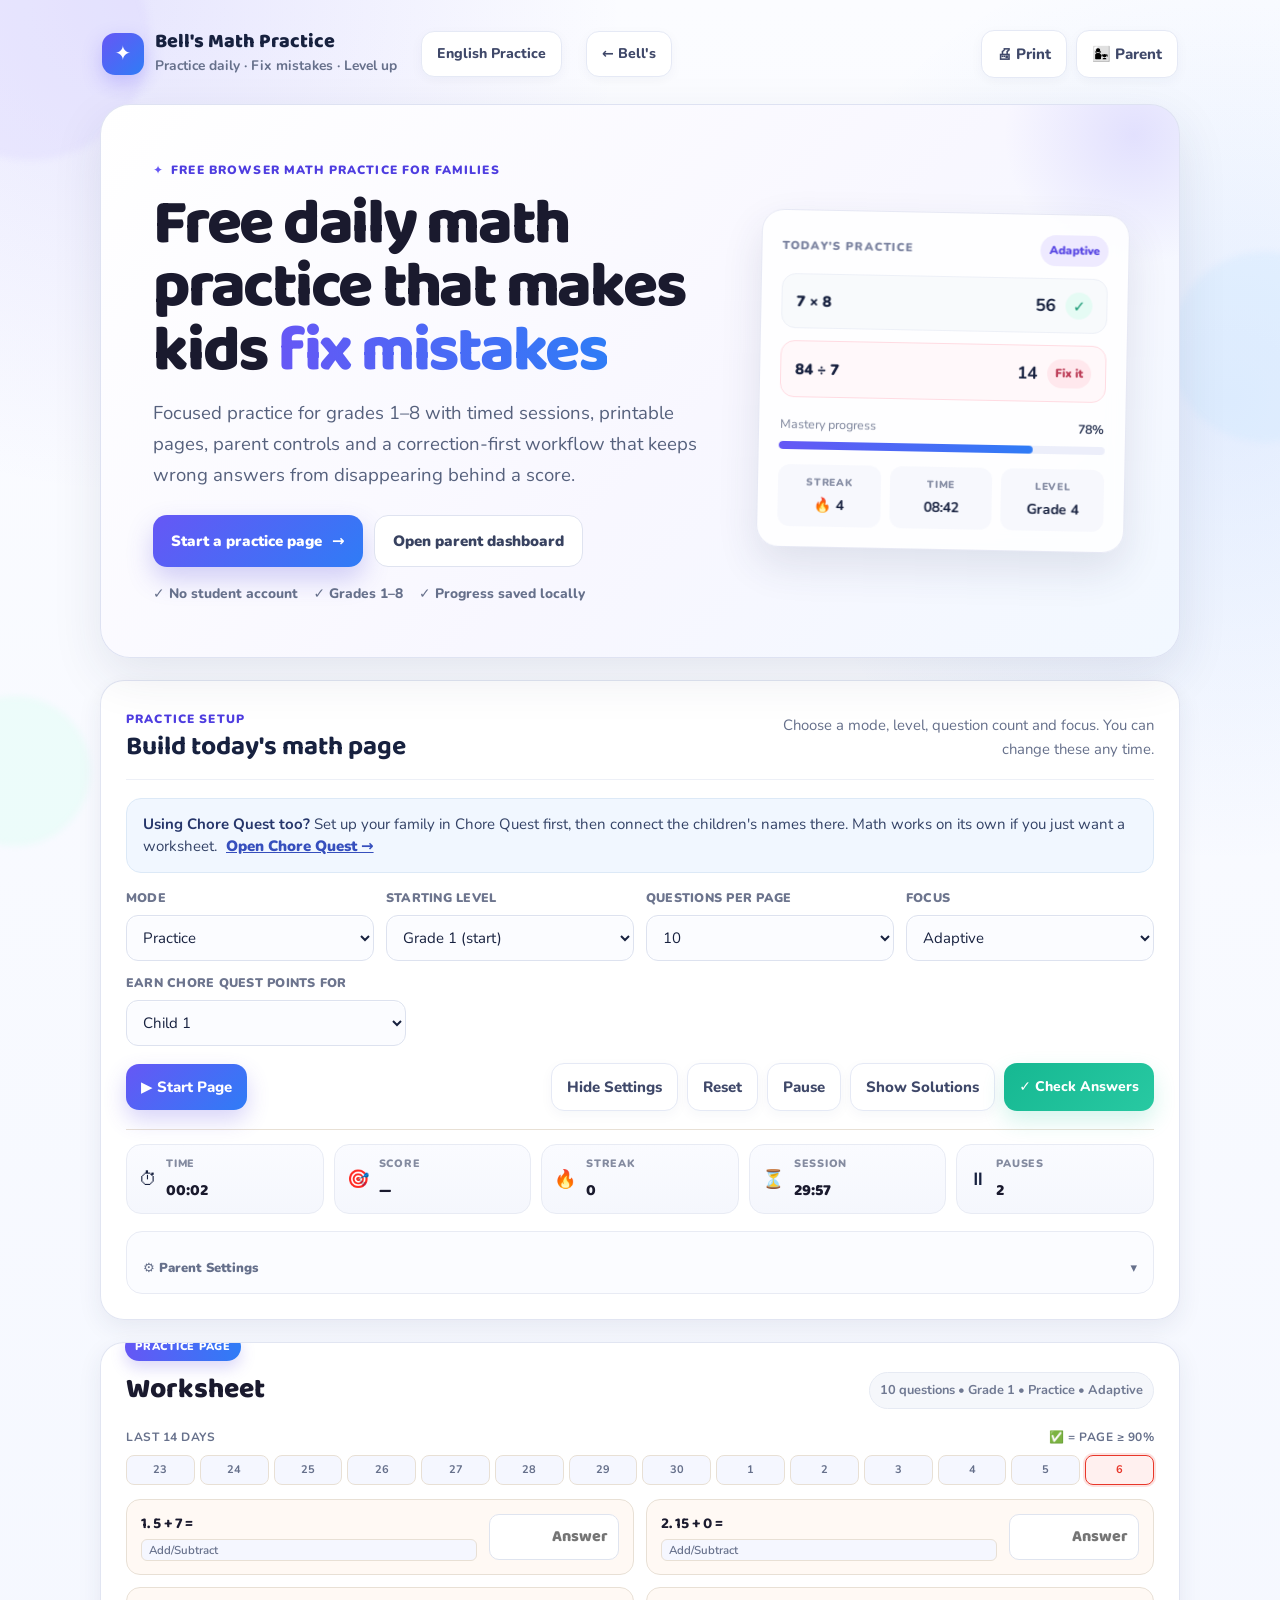
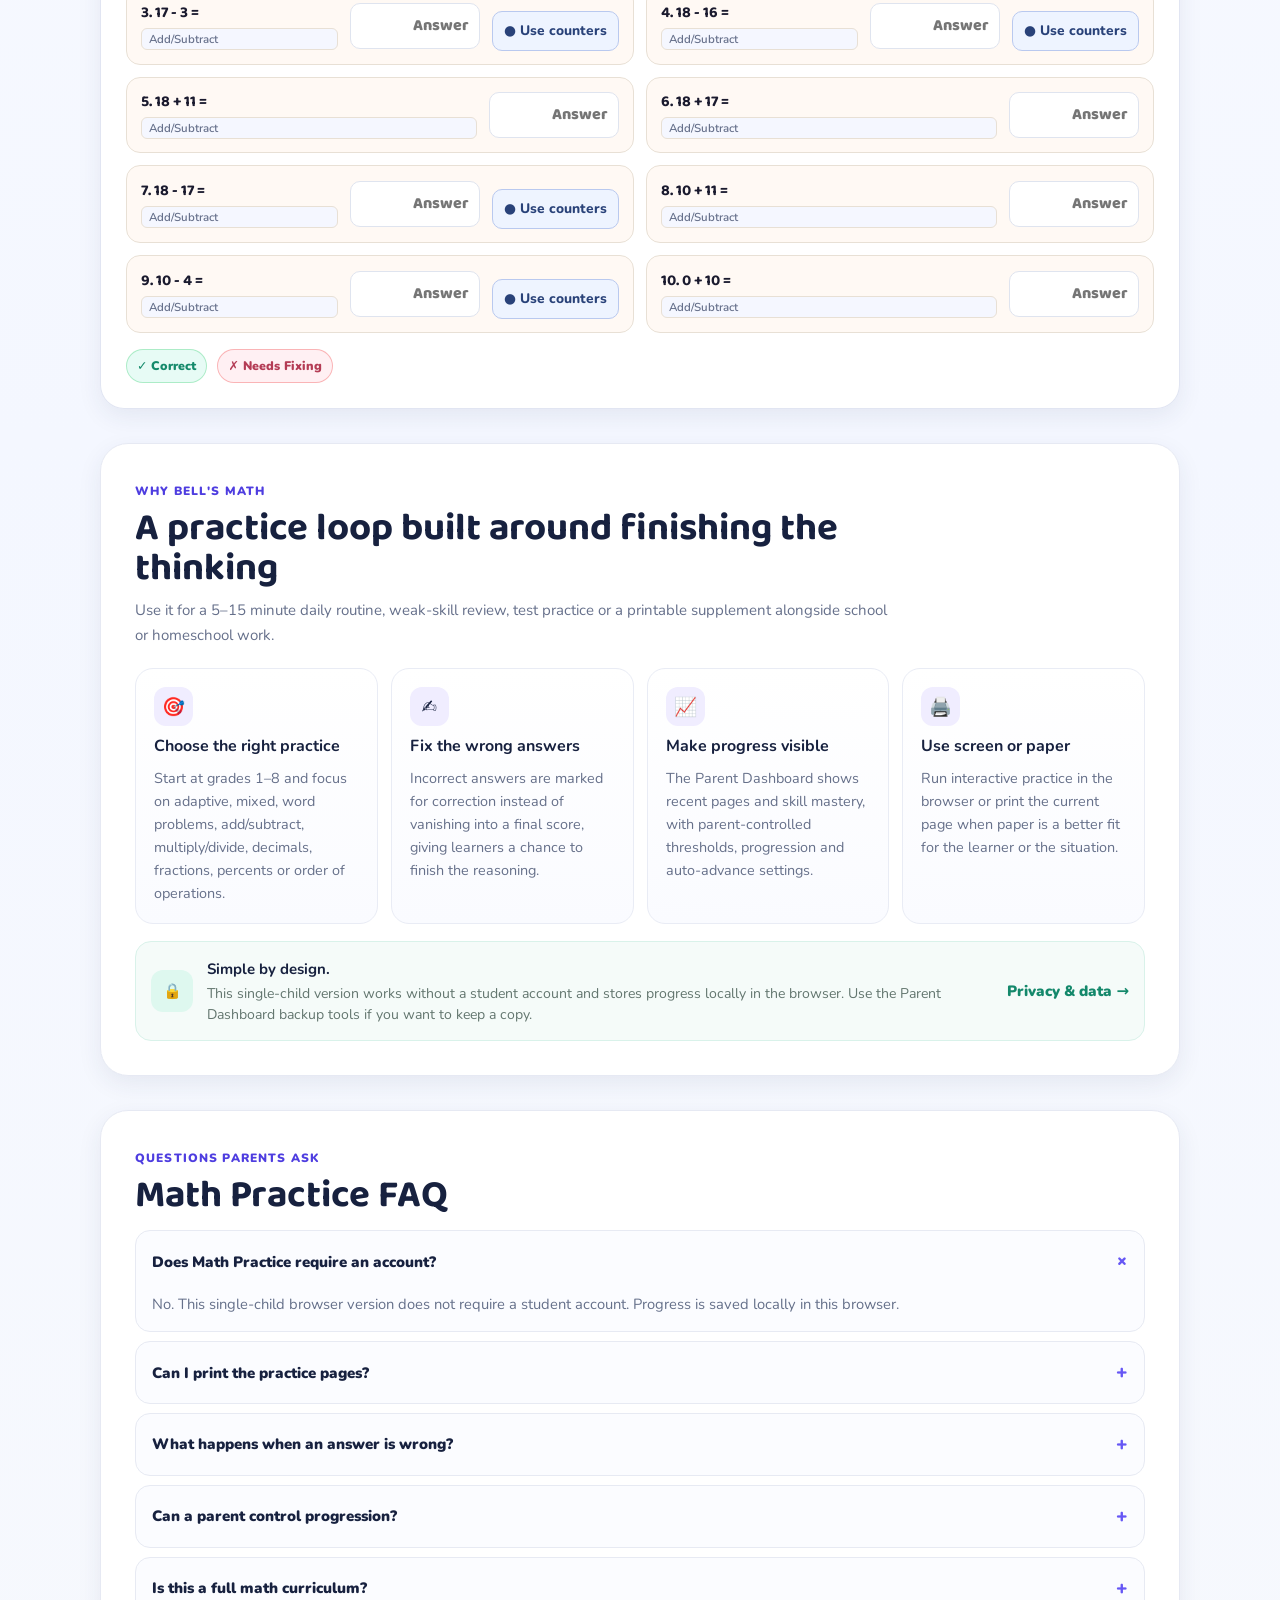
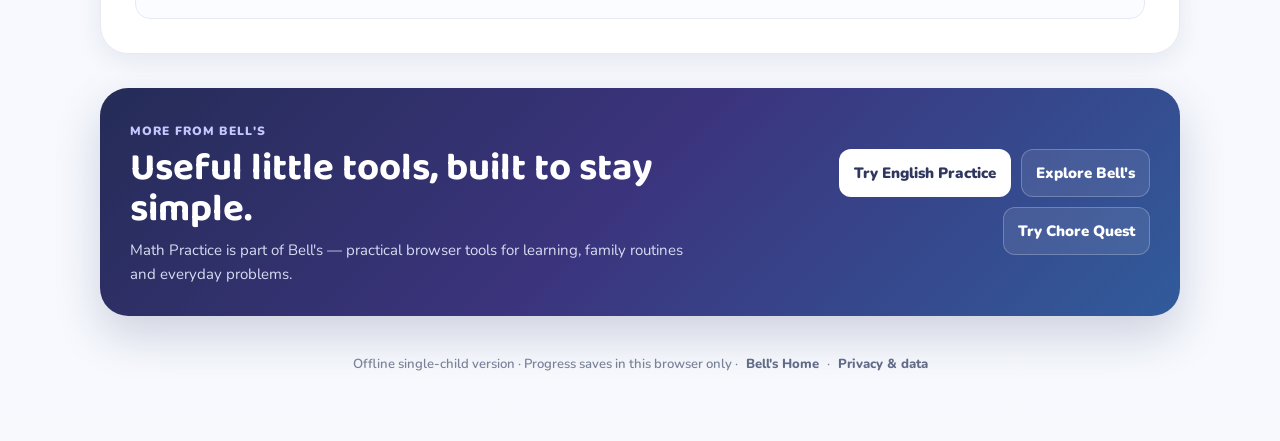
==== index.html @ 9405d0fb "Add visual subtraction counters and safeguard Math progress" ====
<!DOCTYPE html>

<html lang="en">
<head>
<meta charset="utf-8"/>
<meta content="width=device-width,initial-scale=1" name="viewport"/>
<title>Free Daily Math Practice for Kids | Bell's</title>
<link href="https://fonts.googleapis.com" rel="preconnect"/>
<link crossorigin="" href="https://fonts.gstatic.com" rel="preconnect"/>
<link href="https://fonts.googleapis.com/css2?family=Nunito:wght@400;600;700;800;900&amp;family=Baloo+2:wght@600;700;800&amp;display=swap" rel="stylesheet"/>
<link href="style.css" rel="stylesheet"/>
<meta content="Free browser-based math practice with timed sessions, printable worksheets, mistake correction, mastery tracking and a parent dashboard. Progress saves in this browser." name="description"/><meta content="index,follow,max-image-preview:large,max-snippet:-1,max-video-preview:-1" name="robots"/><meta content="website" property="og:type"/><meta content="Bell's" property="og:site_name"/><meta content="Free Daily Math Practice for Kids | Bell's" property="og:title"/><meta content="Short, focused math practice for kids with timed sessions, printable pages, mistake correction, mastery tracking and a parent dashboard." property="og:description"/><meta content="https://homework.bellstuff.net/" property="og:url"/><meta content="summary" name="twitter:card"/><meta content="Free Daily Math Practice for Kids | Bell's" name="twitter:title"/><meta content="Free browser math practice with mistake correction, printing, mastery tracking and parent controls." name="twitter:description"/><meta content="#6c63ff" name="theme-color"/><link href="https://homework.bellstuff.net/" rel="canonical"/><script type="application/ld+json">{
  "@context": "https://schema.org",
  "@type": "SoftwareApplication",
  "name": "Bell's Math Practice",
  "applicationCategory": "EducationalApplication",
  "operatingSystem": "Web",
  "url": "https://homework.bellstuff.net/",
  "description": "Free browser-based math practice for kids with timed sessions, printable worksheets, mistake correction, mastery tracking and a parent dashboard.",
  "isAccessibleForFree": true,
  "offers": {"@type":"Offer","price":"0","priceCurrency":"USD"},
  "audience": {"@type":"EducationalAudience","educationalRole":"student"},
  "featureList": ["Timed math practice","Printable practice pages","Mistake correction workflow","Mastery tracking","Parent dashboard","Browser-local progress storage"],
  "publisher": {"@type":"Organization","name":"Bell's","url":"https://bellstuff.net/"}
}</script><style>
:root{
  --ink:#17213f;--muted:#66708b;--bg:#f5f7ff;--surface:#ffffff;--line:#e5e9f5;
  --purple:#6657f5;--purple-dark:#4e3de0;--blue:#2f7cf6;--mint:#28c9a2;--yellow:#ffcc57;
  --danger:#ef5d72;--shadow:0 18px 50px rgba(37,45,89,.10);--shadow-soft:0 8px 24px rgba(37,45,89,.08);
  --radius:24px;--radius-sm:15px;
}
*{box-sizing:border-box}
html{scroll-behavior:smooth}
body{margin:0;font-family:Nunito,system-ui,-apple-system,BlinkMacSystemFont,"Segoe UI",sans-serif;color:var(--ink);background:
radial-gradient(circle at 10% 0%,rgba(102,87,245,.13),transparent 31rem),
radial-gradient(circle at 96% 11%,rgba(47,124,246,.11),transparent 29rem),
linear-gradient(180deg,#fbfcff 0%,#f4f7ff 56%,#f7f9fd 100%);min-height:100vh}
button,input,select,textarea{font:inherit}
button,a{transition:transform .18s ease,box-shadow .18s ease,background .18s ease,border-color .18s ease}
button:focus-visible,a:focus-visible,input:focus-visible,select:focus-visible,textarea:focus-visible{outline:3px solid rgba(47,124,246,.25);outline-offset:2px}
.bg-deco{position:fixed;inset:0;pointer-events:none;z-index:-1;overflow:hidden}.blob{position:absolute;border-radius:999px;filter:blur(3px);opacity:.35}.blob-1{width:240px;height:240px;background:#dcd6ff;top:-80px;left:-90px}.blob-2{width:190px;height:190px;background:#cfe8ff;top:28%;right:-80px}.blob-3{width:150px;height:150px;background:#d6fff0;bottom:6%;left:-60px}.dots-grid{display:none}
.wrap{width:min(1160px,calc(100% - 32px));margin:0 auto;padding:20px 0 52px}
.header{display:flex;align-items:center;justify-content:space-between;gap:18px;padding:10px 2px 18px}.header-brand{display:flex;align-items:center;gap:12px}.brand-logo{display:flex;align-items:center;gap:11px}.logo-icon{display:grid;place-items:center;width:42px;height:42px;border-radius:13px;background:linear-gradient(135deg,var(--purple),var(--blue));color:#fff;font-size:20px;box-shadow:0 8px 20px rgba(102,87,245,.28)}.brand-title{font-family:"Baloo 2",Nunito,sans-serif;font-weight:800;font-size:1.24rem;line-height:1.1}.sub{margin:2px 0 0;color:var(--muted);font-size:.86rem;font-weight:700}.topRight{display:flex;align-items:center;gap:9px}.header-brand>.btn-ghost{font-size:.88rem}
.btn-ghost,.btn-outline,.btn-primary,.btn-check,.btn-danger{border:0;cursor:pointer;font-weight:800;border-radius:13px;padding:11px 15px}.btn-ghost,.btn-outline{background:#fff;color:#3f4869;border:1px solid var(--line);box-shadow:0 4px 13px rgba(38,47,91,.04)}.btn-ghost:hover,.btn-outline:hover{border-color:#cfd5e8;background:#fafbff;transform:translateY(-1px)}.btn-primary{color:#fff;background:linear-gradient(135deg,var(--purple),var(--blue));box-shadow:0 10px 22px rgba(93,76,230,.24)}.btn-primary:hover,.btn-check:hover{transform:translateY(-2px);box-shadow:0 14px 28px rgba(93,76,230,.28)}.btn-check{color:#fff;background:linear-gradient(135deg,#16b892,var(--mint));box-shadow:0 10px 22px rgba(40,201,162,.2)}.btn-danger{background:#fff0f3;color:#bc3550;border:1px solid #ffd1da}
.math-hero{display:grid;grid-template-columns:minmax(0,1.22fr) minmax(310px,.78fr);gap:30px;align-items:center;position:relative;overflow:hidden;background:linear-gradient(135deg,#fff 0%,#f8f7ff 56%,#f2f8ff 100%);border:1px solid rgba(220,224,241,.9);border-radius:30px;padding:clamp(26px,5vw,52px);box-shadow:var(--shadow);margin:3px 0 22px}.math-hero:after{content:"";position:absolute;width:270px;height:270px;border-radius:50%;background:radial-gradient(circle,rgba(102,87,245,.14),rgba(102,87,245,0) 68%);right:-90px;top:-105px}.hero-copy,.hero-visual{position:relative;z-index:1}.hero-kicker,.section-kicker{display:inline-flex;align-items:center;gap:7px;text-transform:uppercase;letter-spacing:.095em;font-size:.75rem;font-weight:900;color:var(--purple-dark)}.spark{color:var(--purple)}.math-hero h1{font-family:"Baloo 2",Nunito,sans-serif;font-size:clamp(2.25rem,5vw,4.2rem);line-height:.99;letter-spacing:-.035em;margin:12px 0 15px;max-width:780px}.accent-word{background:linear-gradient(90deg,var(--purple),var(--blue));-webkit-background-clip:text;background-clip:text;color:transparent}.hero-lede{max-width:730px;color:#56617d;font-size:clamp(1rem,1.6vw,1.16rem);line-height:1.67;margin:0}.hero-actions{display:flex;flex-wrap:wrap;gap:11px;margin:24px 0 16px}.hero-primary,.hero-secondary{display:inline-flex;align-items:center;justify-content:center;gap:10px;border-radius:14px;padding:13px 18px;font-weight:900;text-decoration:none}.hero-primary{background:linear-gradient(135deg,var(--purple),var(--blue));color:#fff;box-shadow:0 12px 26px rgba(84,70,220,.25)}.hero-primary:hover{transform:translateY(-2px);box-shadow:0 16px 30px rgba(84,70,220,.31)}.hero-secondary{background:#fff;color:#384260;border:1px solid #dfe3f0;cursor:pointer}.hero-secondary:hover{transform:translateY(-1px);border-color:#cdd3e7}.hero-trust{display:flex;flex-wrap:wrap;gap:9px 16px;color:#66708b;font-size:.86rem;font-weight:800}.hero-trust span{white-space:nowrap}.hero-visual{background:rgba(255,255,255,.86);border:1px solid #e6e8f4;border-radius:22px;padding:20px;box-shadow:0 18px 40px rgba(48,56,102,.12);backdrop-filter:blur(10px);transform:rotate(1.1deg)}.hero-visual-top,.mock-progress-label{display:flex;justify-content:space-between;align-items:center;gap:12px}.mini-label{font-size:.72rem;font-weight:900;letter-spacing:.1em;color:#7b83a0}.mini-pill{background:#eeeaff;color:#5a49e4;padding:6px 9px;border-radius:999px;font-weight:900;font-size:.73rem}.mock-question{display:grid;grid-template-columns:1fr auto auto;align-items:center;gap:10px;margin-top:12px;padding:13px 14px;border-radius:14px;background:#f8fafc;border:1px solid #edf0f7;font-weight:900}.mock-question strong{font-size:1.08rem}.mock-check{display:grid;place-items:center;width:27px;height:27px;border-radius:999px;background:#e5fbf4;color:#119670}.mock-question.wrong{border-color:#ffdbe2;background:#fff8fa}.mock-fix{font-size:.74rem;border-radius:999px;background:#ffe8ed;color:#bd3d58;padding:5px 8px}.mock-progress-label{font-size:.78rem;color:#7a8299;margin:17px 1px 7px}.mock-progress-label strong{color:#39435f}.mock-progress{height:8px;border-radius:99px;background:#eceefa;overflow:hidden}.mock-progress span{display:block;width:78%;height:100%;border-radius:inherit;background:linear-gradient(90deg,var(--purple),var(--blue))}.hero-stat-row{display:grid;grid-template-columns:repeat(3,1fr);gap:9px;margin-top:15px}.hero-stat-row div{background:#f7f8fd;border-radius:12px;padding:10px;text-align:center}.hero-stat-row small{display:block;color:#8a91a7;font-size:.64rem;font-weight:900;letter-spacing:.08em}.hero-stat-row strong{display:block;margin-top:3px;font-size:.88rem}
.card{background:rgba(255,255,255,.94);border:1px solid rgba(224,228,242,.95);border-radius:var(--radius);box-shadow:var(--shadow-soft)}.controls-card{margin:22px 0}.card-inner{padding:25px}.section-heading{display:flex;justify-content:space-between;gap:24px;align-items:end;border-bottom:1px solid #edf0f7;padding-bottom:17px;margin-bottom:18px}.section-heading h2{font-family:"Baloo 2",Nunito,sans-serif;font-size:1.65rem;line-height:1.05;margin:4px 0 0}.section-heading p{margin:0;color:var(--muted);font-size:.93rem;max-width:410px;text-align:right}.row{display:flex}.settings-row{display:grid;grid-template-columns:repeat(4,minmax(0,1fr));gap:12px}.field-label{display:flex;flex-direction:column;gap:7px}.label-text{font-size:.78rem;color:#6d758e;font-weight:900;letter-spacing:.02em}select,input[type="number"],.pw-input,textarea{width:100%;border:1px solid #dde2ef;background:#fbfcff;color:var(--ink);border-radius:12px;padding:11px 12px;min-height:44px;box-shadow:inset 0 1px 0 rgba(255,255,255,.8)}select:hover,input:hover,textarea:hover{border-color:#cbd2e4}.action-row{justify-content:space-between;align-items:center;gap:12px;flex-wrap:wrap;margin-top:17px}.btn-group-secondary{display:flex;gap:9px;flex-wrap:wrap}.status-bar{display:grid;grid-template-columns:repeat(5,1fr);gap:10px;margin-top:18px}.stat-chip{display:grid;grid-template-columns:auto 1fr;grid-template-areas:"icon label" "icon value";column-gap:9px;align-items:center;background:linear-gradient(180deg,#fafbff,#f5f7fd);border:1px solid #e8ebf4;border-radius:15px;padding:10px 12px}.chip-icon{grid-area:icon;font-size:1.13rem}.chip-label{grid-area:label;color:#848ba0;font-size:.67rem;font-weight:900;text-transform:uppercase;letter-spacing:.07em}.chip-val{grid-area:value;font-size:1rem;font-weight:900}.tips{margin-top:17px;border:1px solid #e8ebf4;border-radius:16px;background:#fbfcff;overflow:hidden}.tips summary{display:flex;justify-content:space-between;align-items:center;padding:14px 16px;cursor:pointer;font-weight:900;list-style:none}.tips summary::-webkit-details-marker{display:none}.settingsGrid{display:grid;grid-template-columns:repeat(3,1fr);gap:14px;padding:16px;border-top:1px solid #eceff7}.toggle-label{display:flex;align-items:flex-start;gap:9px;padding:10px;border-radius:12px;background:#fff;border:1px solid #eceef6;font-size:.88rem;font-weight:700}.toggle-label input{margin-top:3px;accent-color:var(--purple)}
.worksheet-card{margin:22px 0;min-height:310px;position:relative}.worksheet-card:before{content:"Practice page";position:absolute;top:-10px;left:24px;background:linear-gradient(90deg,var(--purple),var(--blue));color:#fff;padding:5px 10px;border-radius:99px;font-size:.68rem;font-weight:900;letter-spacing:.07em;text-transform:uppercase;box-shadow:0 7px 15px rgba(96,78,227,.22)}.sheetHeader{display:flex;align-items:center;justify-content:space-between;gap:12px;margin-bottom:15px}.sheet-title{font-family:"Baloo 2",Nunito,sans-serif;font-size:1.75rem;margin:0}.badge-meta{font-size:.8rem;color:#707992;background:#f5f7fb;border:1px solid #e6eaf3;border-radius:999px;padding:7px 10px}.questions{display:grid;gap:12px}.questions>div{border-radius:14px}.questions input{border:1px solid #dfe4ef;border-radius:10px;padding:9px 10px}.legend{display:flex;gap:10px;flex-wrap:wrap;margin-top:16px}.legendItem{font-size:.78rem;font-weight:900;border-radius:999px;padding:6px 10px}.legendItem.ok{background:#e7fbf5;color:#158a6b}.legendItem.bad{background:#fff0f3;color:#b43c55}.feedback{margin-top:13px;border-radius:13px}.calendar{margin-bottom:14px}
.content-shell{margin:34px 0;padding:clamp(22px,4vw,34px);background:#fff;border:1px solid #e6e9f3;border-radius:28px;box-shadow:var(--shadow-soft)}.content-heading{max-width:760px;margin-bottom:20px}.content-heading.compact{margin-bottom:14px}.content-heading h2,.more-tools-panel h2{font-family:"Baloo 2",Nunito,sans-serif;font-size:clamp(1.8rem,3vw,2.6rem);line-height:1.05;margin:7px 0 8px}.content-heading p{color:var(--muted);line-height:1.68;margin:0}.feature-grid{display:grid;grid-template-columns:repeat(4,1fr);gap:13px}.feature-card{padding:18px;border-radius:18px;border:1px solid #e9ecf5;background:linear-gradient(180deg,#fff,#fafbff)}.feature-card h3{margin:8px 0 7px;font-size:1rem}.feature-card p{margin:0;color:#66708a;font-size:.9rem;line-height:1.6}.feature-icon{display:grid;place-items:center;width:39px;height:39px;border-radius:12px;background:#f0edff;font-size:1.15rem}.privacy-banner{display:grid;grid-template-columns:auto 1fr auto;gap:14px;align-items:center;margin-top:17px;border-radius:16px;padding:15px;background:#f5fbf9;border:1px solid #d9f2ea}.privacy-banner p{margin:2px 0 0;color:#63766f;font-size:.88rem;line-height:1.5}.privacy-banner a{font-weight:900;color:#14886b;text-decoration:none;white-space:nowrap}.privacy-icon{display:grid;place-items:center;width:42px;height:42px;border-radius:12px;background:#def8ef}.faq-grid{display:grid;gap:9px}.faq-row{border:1px solid #e7eaf3;border-radius:15px;background:#fbfcff;padding:0 16px}.faq-row summary{display:flex;justify-content:space-between;gap:20px;align-items:center;padding:15px 0;cursor:pointer;font-weight:900;list-style:none}.faq-row summary::-webkit-details-marker{display:none}.faq-row summary span{font-size:1.2rem;color:var(--purple)}.faq-row[open] summary span{transform:rotate(45deg)}.faq-row p{margin:0;padding:0 30px 15px 0;color:#65708a;line-height:1.65;font-size:.92rem}.more-tools-panel{display:flex;justify-content:space-between;align-items:center;gap:24px;margin:34px 0 18px;padding:30px;border-radius:28px;color:#fff;background:linear-gradient(135deg,#252c57,#3b347d 48%,#315b9b);box-shadow:0 20px 46px rgba(30,39,83,.18)}.more-tools-panel p{margin:7px 0 0;color:#d8dcf1;max-width:650px}.section-kicker.light{color:#c7c7ff}.more-actions{display:flex;gap:10px;flex-wrap:wrap;justify-content:flex-end}.more-actions a{white-space:nowrap;text-decoration:none;color:#fff;font-weight:900;padding:11px 14px;border:1px solid rgba(255,255,255,.23);border-radius:12px;background:rgba(255,255,255,.09)}.more-actions a:first-child{background:#fff;color:#30375f}.footer{text-align:center;color:#7a8299;font-size:.82rem;padding:14px 0}.footer a{color:#616b87;font-weight:800;text-decoration:none}
.modalBackdrop{position:fixed;inset:0;z-index:1000;display:grid;place-items:center;padding:18px;background:rgba(20,25,55,.54);backdrop-filter:blur(8px)}.hidden{display:none!important}.modal{width:min(970px,96vw);max-height:92vh;overflow:auto;padding:23px;background:#fff}.modalHeader{display:flex;justify-content:space-between;align-items:center;gap:12px}.modal-title-group{display:flex;align-items:center;gap:9px}.modal-title-group h2{margin:0}.dashGrid{display:grid;grid-template-columns:repeat(2,1fr);gap:13px;margin-top:18px}.dashCard{border:1px solid #e7eaf3;border-radius:17px;padding:16px;background:#fbfcff}.dash-section-title{margin-top:0}.backup-buttons,.import-actions,.pw-actions{display:flex;gap:9px;flex-wrap:wrap}.exportOut{margin-top:10px;min-height:110px}.password-modal{width:min(430px,94vw);text-align:center}.pw-icon{font-size:2rem}.pw-sub{color:var(--muted)}.pw-error{color:#bb3450;font-weight:800;margin-top:8px}
@media(max-width:900px){.math-hero{grid-template-columns:1fr}.hero-visual{max-width:520px;transform:none}.settings-row{grid-template-columns:repeat(2,1fr)}.status-bar{grid-template-columns:repeat(3,1fr)}.settingsGrid{grid-template-columns:repeat(2,1fr)}.feature-grid{grid-template-columns:repeat(2,1fr)}.more-tools-panel{align-items:flex-start;flex-direction:column}.more-actions{justify-content:flex-start}.section-heading{align-items:flex-start;flex-direction:column}.section-heading p{text-align:left}}
@media(max-width:620px){.wrap{width:min(100% - 20px,1160px);padding-top:10px}.header{align-items:flex-start}.header-brand>.btn-ghost{display:none!important}.sub{display:none}.topRight{gap:6px}.topRight .btn-ghost{padding:9px 10px;font-size:.78rem}.logo-icon{width:37px;height:37px}.brand-title{font-size:1.05rem}.math-hero{border-radius:22px;padding:24px 19px}.math-hero h1{font-size:2.35rem}.hero-actions{display:grid}.hero-primary,.hero-secondary{width:100%}.hero-trust{gap:7px 12px}.hero-visual{padding:15px}.card-inner{padding:18px}.settings-row,.settingsGrid,.feature-grid,.dashGrid{grid-template-columns:1fr}.action-row{align-items:stretch}.action-row>.btn-primary{width:100%}.btn-group-secondary{display:grid;grid-template-columns:repeat(2,1fr);width:100%}.status-bar{grid-template-columns:repeat(2,1fr)}.status-bar .stat-chip:last-child{grid-column:span 2}.sheetHeader{align-items:flex-start;flex-direction:column}.privacy-banner{grid-template-columns:auto 1fr}.privacy-banner a{grid-column:1/-1;margin-left:56px}.content-shell{border-radius:21px;padding:20px}.more-tools-panel{border-radius:21px;padding:22px}.more-actions{display:grid;width:100%}.more-actions a{text-align:center}.modal{padding:16px}}
@media print{body{background:#fff}.bg-deco,.header,.math-hero,.controls-card,.content-shell,.more-tools-panel,.footer,.legend{display:none!important}.wrap{width:100%;padding:0}.worksheet-card{box-shadow:none;border:0;margin:0}.worksheet-card:before{display:none}.card-inner{padding:0}}
</style><style>.family-connect{margin:15px 0;padding:14px 16px;border:1px solid #dce9f7;border-radius:15px;background:#f1f7ff;color:#334266;line-height:1.5}.family-connect a{color:#364fbd;font-weight:900;display:inline-block;margin-left:5px}.family-connect strong{color:#26366b}.q.has-counter-game{flex-wrap:wrap}.q.has-counter-game .counter-game{flex:0 0 100%;min-width:0}.counter-toggle,.counter-reset{border:1px solid #b9c9ef;background:#eef4ff;color:#294279;border-radius:10px;padding:8px 11px;font:inherit;font-size:.86rem;font-weight:800;cursor:pointer}.counter-toggle{margin:10px 0 0}.counter-game{margin:10px 0 0;padding:12px;border:1px solid #d9e5f6;border-radius:12px;background:#f8fbff}.counter-game.hidden{display:none}.counter-prompt,.counter-status{margin:0 0 10px;font-size:.9rem;font-weight:700}.counter-groups{display:flex;gap:12px;flex-wrap:wrap;margin-bottom:10px}.counter-group{display:grid;gap:5px}.counter-group>span{font-size:.75rem;font-weight:800;color:#566584}.counter-frame{display:grid;grid-template-columns:repeat(5, minmax(28px, 34px));gap:5px;padding:7px;border:2px solid #bdcdec;border-radius:10px;background:white}.counter-dot{width:34px;height:34px;border:0;border-radius:50%;background:#dce8ff;color:#3659b4;font-size:20px;cursor:pointer}.counter-dot:hover,.counter-dot:focus-visible{outline:2px solid #3659b4}.counter-dot.taken{background:#f4e4e6;color:#a14857;text-decoration:line-through;opacity:.55}.counter-dot:disabled{cursor:default}@media print{.family-connect,.counter-toggle,.counter-game{display:none!important}}</style></head>
<body>
<!-- Decorative background shapes -->
<div aria-hidden="true" class="bg-deco">
<div class="blob blob-1"></div>
<div class="blob blob-2"></div>
<div class="blob blob-3"></div>
<div class="dots-grid"></div>
</div>
<div class="wrap">
<!-- Header -->
<header class="header">
<div class="header-brand">
<div class="brand-logo">
<span class="logo-icon">✦</span>
<div>
<div class="brand-title">Bell's Math Practice</div>
<p class="sub">Practice daily · Fix mistakes · Level up</p>
</div>
</div>
<a class="btn-ghost" href="/english/" style="text-decoration:none; margin-left:12px;">English Practice</a><a class="btn-ghost" href="https://bellstuff.net/" style="text-decoration:none; margin-left:12px;">← Bell's</a></div>
<div class="topRight">
<button class="btn-ghost" id="printBtn">🖨 Print</button>
<button class="btn-ghost" id="dashboardBtn">👩‍👧 Parent</button>
</div>
</header><section aria-labelledby="page-title" class="math-hero" id="about-math-practice">
<div class="hero-copy">
<div class="hero-kicker"><span class="spark">✦</span> Free browser math practice for families</div>
<h1 id="page-title">Free daily math practice that makes kids <span class="accent-word">fix mistakes</span></h1>
<p class="hero-lede">Focused practice for grades 1–8 with timed sessions, printable pages, parent controls and a correction-first workflow that keeps wrong answers from disappearing behind a score.</p>
<div class="hero-actions">
<a class="hero-primary" href="#settingsRow">Start a practice page <span>→</span></a>
<button class="hero-secondary" onclick="document.getElementById('dashboardBtn').click()" type="button">Open parent dashboard</button>
</div>
<div aria-label="Key features" class="hero-trust">
<span>✓ No student account</span>
<span>✓ Grades 1–8</span>
<span>✓ Progress saved locally</span>
</div>
</div>
<div aria-hidden="true" class="hero-visual">
<div class="hero-visual-top">
<span class="mini-label">TODAY'S PRACTICE</span>
<span class="mini-pill">Adaptive</span>
</div>
<div class="mock-question"><span>7 × 8</span><strong>56</strong><span class="mock-check">✓</span></div>
<div class="mock-question wrong"><span>84 ÷ 7</span><strong>14</strong><span class="mock-fix">Fix it</span></div>
<div class="mock-progress-label"><span>Mastery progress</span><strong>78%</strong></div>
<div class="mock-progress"><span></span></div>
<div class="hero-stat-row">
<div><small>STREAK</small><strong>🔥 4</strong></div>
<div><small>TIME</small><strong>08:42</strong></div>
<div><small>LEVEL</small><strong>Grade 4</strong></div>
</div>
</div>
</section>
<!-- Controls card -->
<section class="card controls-card">
<div class="card-inner"><div class="section-heading">
<div><span class="section-kicker">Practice setup</span><h2>Build today's math page</h2></div>
<p>Choose a mode, level, question count and focus. You can change these any time.</p>
</div>
<div class="family-connect" id="familyConnect" role="note"><strong>Using Chore Quest too?</strong> <span id="familyConnectText">Set up your family in Chore Quest first, then connect the children's names there. Math works on its own if you just want a worksheet.</span> <a href="https://chores.bellstuff.net/">Open Chore Quest →</a></div>
<div class="row settings-row" id="settingsRow">
<label class="field-label">
<span class="label-text">Mode</span>
<select id="modeSelect">
<option value="practice">Practice</option>
<option value="test">Test</option>
</select>
</label>
<label class="field-label">
<span class="label-text">Starting level</span>
<select id="gradeSelect">
<option value="1">Grade 1 (start)</option>
<option value="2">Grade 2</option>
<option value="3">Grade 3</option>
<option value="4">Grade 4</option>
<option value="5">Grade 5</option>
<option value="6">Grade 6</option>
<option value="7">Grade 7</option>
<option value="8">Grade 8</option>
<option value="current">Current level</option>
</select>
</label>
<label class="field-label">
<span class="label-text">Questions per page</span>
<select id="countSelect">
<option value="10">10</option>
<option value="25">25</option>
<option value="40">40</option>
<option value="60">60</option>
<option value="80">80</option>
</select>
</label>
<label class="field-label">
<span class="label-text">Focus</span>
<select id="focusSelect">
<option value="adaptive">Adaptive</option>
<option value="mixed">Mixed</option>
<option value="word">Word Problems</option>
<option value="addsub">Add/Subtract</option>
<option value="muldiv">Multiply/Divide</option>
<option value="decimals">Decimals</option>
<option value="fractions">Fractions</option>
<option value="percents">Percents</option>
<option value="orderops">Order of Operations</option>
</select>
</label>
</div>
<label class="field-label" style="max-width:280px;margin-top:12px"><span class="label-text">Earn Chore Quest points for</span><select id="childSelect"><option value="0">Child 1</option><option value="1">Child 2</option><option value="2">Child 3</option><option value="3">Child 4</option></select></label>
<!-- Action buttons -->
<div class="row action-row">
<button class="btn-primary" id="newBtn">▶ Start Page</button>
<div class="btn-group-secondary">
<button class="btn-outline" id="showSettingsBtn">Settings</button>
<button class="btn-outline" id="resetBtn">Reset</button>
<button class="btn-outline" id="pauseBtn">⏸ Pause</button>
<button class="btn-outline" id="showSolutionsBtn">Show Solutions</button>
<button class="btn-check" id="checkBtn">✓ Check Answers</button>
</div>
</div>
<div id="mathReward" class="family-connect hidden" role="status"><strong id="mathRewardTitle"></strong> <span id="mathRewardText"></span> <a id="mathRewardLink" href="https://chores.bellstuff.net/">Open Chore Quest →</a></div>
<!-- Status pills -->
<div class="status-bar">
<div class="stat-chip">
<span class="chip-icon">⏱</span>
<span class="chip-label">Time</span>
<span class="chip-val" id="timer">00:00</span>
</div>
<div class="stat-chip">
<span class="chip-icon">🎯</span>
<span class="chip-label">Score</span>
<span class="chip-val" id="score">—</span>
</div>
<div class="stat-chip">
<span class="chip-icon">🔥</span>
<span class="chip-label">Streak</span>
<span class="chip-val" id="streak">0</span>
</div>
<div class="stat-chip">
<span class="chip-icon">⏳</span>
<span class="chip-label">Session</span>
<span class="chip-val" id="sessionLeft">30:00</span>
</div>
<div class="stat-chip">
<span class="chip-icon">⏸</span>
<span class="chip-label">Pauses</span>
<span class="chip-val" id="pausesLeft">2</span>
</div>
</div>
<!-- Parent settings (collapsible) -->
<details class="tips parent-settings">
<summary>
<span>⚙️ Parent Settings</span>
<span class="caret">▾</span>
</summary>
<div class="settingsGrid">
<label class="toggle-label"><input checked="" id="allowSolutions" type="checkbox"/> <span>Allow "Show Solutions" (practice only)</span></label>
<label class="toggle-label"><input id="requireAllAnswered" type="checkbox"/> <span>Require all answered before checking</span></label>
<label class="field-label small-field">
<span class="label-text">Mastery threshold (%)</span>
<input id="masteryThreshold" max="100" min="50" type="number" value="90"/>
</label>
<label class="field-label small-field">
<span class="label-text">"Completed" threshold (%)</span>
<input id="completionThreshold" max="100" min="50" type="number" value="90"/>
</label>
<label class="field-label small-field">
<span class="label-text">Min pages per level</span>
<input id="minPagesPerLevel" max="200" min="1" type="number" value="20"/>
</label>
<label class="field-label small-field">
<span class="label-text">Current level (parent)</span>
<select id="currentLevelSelect">
<option value="1">Grade 1</option>
<option value="2">Grade 2</option>
<option value="3">Grade 3</option>
<option value="4">Grade 4</option>
<option value="5">Grade 5</option>
<option value="6">Grade 6</option>
<option value="7">Grade 7</option>
<option value="8">Grade 8</option>
</select>
</label>
<label class="toggle-label"><input checked="" id="autoAdvance" type="checkbox"/> <span>Auto-advance when mastered</span></label>
</div>
</details>
</div>
</section>
<!-- Worksheet section -->
<section class="card worksheet-card" id="practice-area">
<div class="card-inner">
<div class="sheetHeader">
<h2 class="sheet-title" id="sheetTitle">Worksheet</h2>
<div class="meta badge-meta" id="sheetMeta"></div>
</div>
<!-- Calendar -->
<div class="calendar" id="calendar"></div>
<!-- Questions grid -->
<div class="questions" id="questions"></div>
<!-- Legend -->
<div class="legend">
<span class="legendItem ok">✓ Correct</span>
<span class="legendItem bad">✗ Needs Fixing</span>
</div>
<!-- Feedback banner -->
<div class="feedback" id="feedback"></div>
</div>
</section>
<!-- Parent Dashboard Modal -->
<div aria-modal="true" class="modalBackdrop hidden" id="modalBackdrop" role="dialog">
<div class="modal card">
<div class="modalHeader">
<div class="modal-title-group">
<span class="modal-icon">👩‍👧</span>
<h2>Parent Dashboard</h2>
</div>
<button class="btn-ghost" id="closeDashboardBtn">✕ Close</button>
</div>
<div class="dashGrid">
<div class="dashCard">
<h3 class="dash-section-title">📊 Summary</h3>
<div class="dashBody" id="dashSummary"></div>
</div>
<div class="dashCard">
<h3 class="dash-section-title">🧠 Skill Mastery</h3>
<div class="dashBody" id="dashSkills"></div>
</div>
<div class="dashCard">
<h3 class="dash-section-title">📋 Recent Pages</h3>
<div class="dashBody" id="dashRecent"></div>
</div>
<div class="dashCard">
<h3 class="dash-section-title">💾 Backup &amp; Reset</h3>
<div class="dashBody">
<div class="backup-buttons">
<button class="btn-outline" id="exportBtn">Export JSON</button>
<button class="btn-outline" id="downloadBackupBtn">⬇ Download</button>
<button class="btn-danger" id="resetDataBtn">⚠ Reset All</button>
</div>
<textarea class="exportOut" id="exportOut" placeholder="Exported data will appear here…" readonly=""></textarea>
<div class="importBlock">
<p class="label-text small-label">Import backup (paste JSON or choose file)</p>
<textarea class="exportOut" id="importIn" placeholder="Paste backup JSON here…"></textarea>
<div class="import-actions">
<button class="btn-primary small-btn" id="importBackupBtn">Import</button>
<label class="btn-outline file-label">
<input accept="application/json" id="importFile" type="file"/>
                    📂 Choose File
                  </label>
</div>
<div class="import-status" id="importStatus"></div>
</div>
</div>
</div>
</div>
</div>
</div>
<!-- Password Modal -->
<div class="modalBackdrop hidden" id="passwordModal">
<div class="modal card password-modal">
<div class="pw-icon">🔐</div>
<h2>Parent Access</h2>
<p class="pw-sub">Enter the parent password to continue</p>
<input class="pw-input" id="passwordInput" placeholder="Password" type="password"/>
<div class="pw-actions">
<button class="btn-primary" id="passwordSubmitBtn">Enter</button>
<button class="btn-outline" id="passwordCancelBtn">Cancel</button>
</div>
<div class="pw-error" id="passwordError"></div>
</div>
</div>
<section aria-labelledby="how-title" class="content-shell" id="how-it-works">
<div class="content-heading">
<span class="section-kicker">Why Bell's Math</span>
<h2 id="how-title">A practice loop built around finishing the thinking</h2>
<p>Use it for a 5–15 minute daily routine, weak-skill review, test practice or a printable supplement alongside school or homeschool work.</p>
</div>
<div class="feature-grid">
<article class="feature-card"><div class="feature-icon">🎯</div><h3>Choose the right practice</h3><p>Start at grades 1–8 and focus on adaptive, mixed, word problems, add/subtract, multiply/divide, decimals, fractions, percents or order of operations.</p></article>
<article class="feature-card"><div class="feature-icon">✍️</div><h3>Fix the wrong answers</h3><p>Incorrect answers are marked for correction instead of vanishing into a final score, giving learners a chance to finish the reasoning.</p></article>
<article class="feature-card"><div class="feature-icon">📈</div><h3>Make progress visible</h3><p>The Parent Dashboard shows recent pages and skill mastery, with parent-controlled thresholds, progression and auto-advance settings.</p></article>
<article class="feature-card"><div class="feature-icon">🖨️</div><h3>Use screen or paper</h3><p>Run interactive practice in the browser or print the current page when paper is a better fit for the learner or the situation.</p></article>
</div>
<div class="privacy-banner"><div class="privacy-icon">🔒</div><div><strong>Simple by design.</strong><p>This single-child version works without a student account and stores progress locally in the browser. Use the Parent Dashboard backup tools if you want to keep a copy.</p></div><a href="/privacy/">Privacy &amp; data →</a></div>
</section><section aria-labelledby="faq-title" class="content-shell faq-shell" id="faq">
<div class="content-heading compact">
<span class="section-kicker">Questions parents ask</span>
<h2 id="faq-title">Math Practice FAQ</h2>
</div>
<div class="faq-grid">
<details class="faq-row" open=""><summary>Does Math Practice require an account?<span>+</span></summary><p>No. This single-child browser version does not require a student account. Progress is saved locally in this browser.</p></details>
<details class="faq-row"><summary>Can I print the practice pages?<span>+</span></summary><p>Yes. Use the Print button to turn the current practice page into a paper-based worksheet.</p></details>
<details class="faq-row"><summary>What happens when an answer is wrong?<span>+</span></summary><p>Incorrect answers are marked as needing correction so the learner can fix mistakes instead of only seeing a final score.</p></details>
<details class="faq-row"><summary>Can a parent control progression?<span>+</span></summary><p>Yes. Parent settings include solution access, mastery and completion thresholds, level controls and automatic advancement.</p></details>
<details class="faq-row"><summary>Is this a full math curriculum?<span>+</span></summary><p>No. Bell's Math Practice is designed for focused practice and reinforcement alongside school or homeschool learning.</p></details>
</div>
</section><section aria-labelledby="more-tools-title" class="more-tools-panel" id="more-tools">
<div><span class="section-kicker light">More from Bell's</span><h2 id="more-tools-title">Useful little tools, built to stay simple.</h2><p>Math Practice is part of Bell's — practical browser tools for learning, family routines and everyday problems.</p></div>
<div class="more-actions"><a href="/english/">Try English Practice</a><a href="https://bellstuff.net/">Explore Bell's</a><a href="https://chores.bellstuff.net/">Try Chore Quest</a></div>
</section><footer class="footer">Offline single-child version · Progress saves in this browser only · <a href="https://bellstuff.net/">Bell's Home</a> · <a href="/privacy/">Privacy &amp; data</a></footer>
</div>
<script src="english/learning-rewards.js"></script><script src="app.js"></script>
</body>
</html>
---- style.css ----
/* ============================================================
   Math Practice — Kumon-style redesign
   Palette: warm white background, Kumon-red accent, gold stars,
   clean educational feel. Nunito + Baloo 2 typefaces.
   ============================================================ */

:root {
  /* Core palette */
  --bg:         #fdf8f2;
  --bg2:        #fff9f4;
  --card:       #ffffff;
  --text:       #1a1a2e;
  --muted:      #7a7a9d;
  --border:     #e8e0d5;
  --border2:    #d4cac0;

  /* Brand / accent */
  --red:        #e8372a;
  --red-light:  #fff0ef;
  --red-mid:    rgba(232,55,42,.12);
  --red-dark:   #c42d21;

  /* Success / warning */
  --green:      #22c55e;
  --green-bg:   #f0fdf4;
  --green-bdr:  rgba(34,197,94,.3);
  --wrong:      #ef4444;
  --wrong-bg:   #fff5f5;
  --wrong-bdr:  rgba(239,68,68,.35);

  --gold:       #f59e0b;
  --gold-bg:    #fffbeb;

  /* Shadows */
  --shadow-sm:  0 1px 3px rgba(0,0,0,.06), 0 1px 2px rgba(0,0,0,.04);
  --shadow-md:  0 4px 16px rgba(0,0,0,.08), 0 1px 4px rgba(0,0,0,.04);
  --shadow-lg:  0 12px 40px rgba(0,0,0,.1), 0 2px 8px rgba(0,0,0,.06);

  /* Radius */
  --r-sm: 10px;
  --r-md: 16px;
  --r-lg: 24px;
  --r-xl: 32px;

  /* Fonts */
  --font-body:   'Nunito', system-ui, sans-serif;
  --font-display:'Baloo 2', system-ui, sans-serif;
}

/* ---- Reset ---- */
*, *::before, *::after { box-sizing: border-box; margin: 0; padding: 0; }

body {
  font-family: var(--font-body);
  background: var(--bg);
  color: var(--text);
  font-size: 15px;
  line-height: 1.6;
  min-height: 100vh;
  overflow-x: hidden;
}

/* ---- Decorative background ---- */
.bg-deco { position: fixed; inset: 0; pointer-events: none; z-index: 0; overflow: hidden; }
.blob {
  position: absolute;
  border-radius: 50%;
  filter: blur(80px);
  opacity: 0.55;
}
.blob-1 {
  width: 600px; height: 500px;
  background: radial-gradient(circle, #ffe4e0 0%, transparent 70%);
  top: -120px; left: -100px;
}
.blob-2 {
  width: 500px; height: 400px;
  background: radial-gradient(circle, #fef3c7 0%, transparent 70%);
  top: 30%; right: -80px;
}
.blob-3 {
  width: 400px; height: 350px;
  background: radial-gradient(circle, #e0f2fe 0%, transparent 70%);
  bottom: 0; left: 30%;
}
.dots-grid {
  position: absolute;
  inset: 0;
  background-image: radial-gradient(circle, #c9b8a8 1px, transparent 1px);
  background-size: 28px 28px;
  opacity: 0.18;
}

/* ---- Layout ---- */
.wrap {
  position: relative;
  z-index: 1;
  max-width: 1080px;
  margin: 0 auto;
  padding: 24px 20px 40px;
}

/* ---- Header ---- */
.header {
  display: flex;
  justify-content: space-between;
  align-items: center;
  gap: 16px;
  margin-bottom: 8px;
}
.header-brand { display: flex; align-items: center; gap: 14px; }
.brand-logo { display: flex; align-items: center; gap: 14px; }

.logo-icon {
  display: flex;
  align-items: center;
  justify-content: center;
  width: 52px; height: 52px;
  background: var(--red);
  border-radius: 14px;
  font-size: 22px;
  color: white;
  box-shadow: 0 4px 14px rgba(232,55,42,.4);
  flex-shrink: 0;
}

h1 {
  font-family: var(--font-display);
  font-size: 26px;
  font-weight: 800;
  color: var(--text);
  letter-spacing: -0.3px;
  line-height: 1.1;
}
.sub {
  font-size: 13px;
  color: var(--muted);
  font-weight: 600;
  margin-top: 2px;
}
.topRight { display: flex; gap: 8px; flex-wrap: wrap; align-items: center; }

/* ---- Cards ---- */
.card {
  background: var(--card);
  border: 1.5px solid var(--border);
  border-radius: var(--r-xl);
  box-shadow: var(--shadow-md);
  margin-top: 18px;
  overflow: hidden;
}
.card-inner { padding: 20px 22px; }

/* ---- Controls card top accent ---- */
.controls-card {
  border-top: 4px solid var(--red);
}

/* ---- Settings row ---- */
.settings-row {
  display: flex;
  flex-wrap: wrap;
  gap: 14px;
  align-items: flex-end;
}
.row { display: flex; gap: 10px; flex-wrap: wrap; align-items: center; }

.field-label {
  display: flex;
  flex-direction: column;
  gap: 5px;
}
.label-text {
  font-size: 11.5px;
  font-weight: 700;
  color: var(--muted);
  text-transform: uppercase;
  letter-spacing: 0.6px;
}

select,
input[type="text"],
input[type="number"],
textarea {
  font-family: var(--font-body);
  font-size: 14px;
  font-weight: 600;
  color: var(--text);
  background: var(--bg);
  border: 1.5px solid var(--border2);
  border-radius: var(--r-sm);
  padding: 9px 12px;
  outline: none;
  transition: border-color .15s, box-shadow .15s;
}
select { min-width: 190px; cursor: pointer; }
input[type="number"] { width: 150px; }
select:focus,
input:focus,
textarea:focus {
  border-color: var(--red);
  box-shadow: 0 0 0 3px rgba(232,55,42,.12);
}

/* ---- Action row ---- */
.action-row {
  margin-top: 14px;
  gap: 10px;
  align-items: center;
  flex-wrap: wrap;
}
.btn-group-secondary {
  display: flex;
  flex-wrap: wrap;
  gap: 8px;
}

/* ---- Buttons ---- */
button {
  font-family: var(--font-body);
  font-size: 13.5px;
  font-weight: 700;
  cursor: pointer;
  border-radius: var(--r-sm);
  padding: 9px 16px;
  border: 1.5px solid transparent;
  transition: all .15s;
  white-space: nowrap;
}

.btn-primary {
  background: var(--red);
  color: white;
  border-color: var(--red);
  box-shadow: 0 3px 10px rgba(232,55,42,.3);
  font-size: 15px;
  padding: 11px 22px;
  border-radius: 12px;
}
.btn-primary:hover { background: var(--red-dark); box-shadow: 0 5px 14px rgba(232,55,42,.4); transform: translateY(-1px); }
.btn-primary:active { transform: translateY(0); }

.btn-check {
  background: #16a34a;
  color: white;
  border-color: #16a34a;
  box-shadow: 0 3px 10px rgba(22,163,74,.28);
  font-size: 14px;
  padding: 9px 18px;
}
.btn-check:hover { background: #15803d; transform: translateY(-1px); }
.btn-check:disabled { opacity: 0.45; cursor: default; transform: none; }

.btn-outline {
  background: white;
  color: var(--text);
  border-color: var(--border2);
  box-shadow: var(--shadow-sm);
}
.btn-outline:hover { border-color: var(--red); color: var(--red); background: var(--red-light); }
.btn-outline:disabled { opacity: 0.45; cursor: default; }

.btn-ghost {
  background: transparent;
  color: var(--muted);
  border-color: var(--border);
}
.btn-ghost:hover { background: var(--red-light); color: var(--red); border-color: rgba(232,55,42,.3); }

.btn-danger {
  background: white;
  color: var(--wrong);
  border-color: rgba(239,68,68,.4);
}
.btn-danger:hover { background: #fff5f5; }

.small-btn { font-size: 13px; padding: 7px 14px; }

/* ---- Status bar ---- */
.status-bar {
  display: flex;
  flex-wrap: wrap;
  gap: 8px;
  margin-top: 14px;
  padding-top: 14px;
  border-top: 1.5px solid var(--border);
}
.stat-chip {
  display: flex;
  align-items: center;
  gap: 6px;
  padding: 7px 13px;
  background: var(--bg);
  border: 1.5px solid var(--border);
  border-radius: 999px;
  font-size: 13px;
}
.chip-icon { font-size: 14px; }
.chip-label { color: var(--muted); font-weight: 600; font-size: 12px; }
.chip-val { font-weight: 800; color: var(--text); font-family: var(--font-display); }

/* ---- Parent Settings ---- */
.parent-settings {
  margin-top: 14px;
  border-top: 1.5px solid var(--border);
  padding-top: 12px;
}
.parent-settings summary {
  display: flex;
  align-items: center;
  justify-content: space-between;
  cursor: pointer;
  font-weight: 700;
  font-size: 13px;
  color: var(--muted);
  list-style: none;
  user-select: none;
  gap: 8px;
}
.parent-settings summary::-webkit-details-marker { display: none; }
.parent-settings summary:hover { color: var(--red); }
.parent-settings[open] .caret { transform: rotate(180deg); }
.caret { transition: transform .2s; display: inline-block; }

.settingsGrid {
  display: grid;
  grid-template-columns: repeat(auto-fill, minmax(220px, 1fr));
  gap: 12px;
  margin-top: 14px;
}
.toggle-label {
  display: flex;
  align-items: center;
  gap: 9px;
  font-size: 13px;
  font-weight: 600;
  color: var(--text);
  cursor: pointer;
}
.toggle-label input[type="checkbox"] {
  width: 17px; height: 17px;
  accent-color: var(--red);
  cursor: pointer;
  border: none;
  padding: 0;
}
.small-field select,
.small-field input { font-size: 13px; }

/* ---- Worksheet card ---- */
.worksheet-card { border-top: 4px solid var(--gold); }

.sheetHeader {
  display: flex;
  justify-content: space-between;
  align-items: center;
  flex-wrap: wrap;
  gap: 10px;
  margin-bottom: 14px;
}
.sheet-title {
  font-family: var(--font-display);
  font-size: 20px;
  font-weight: 800;
  color: var(--text);
}
.badge-meta {
  font-size: 12.5px;
  font-weight: 700;
  color: var(--muted);
  background: var(--bg);
  border: 1.5px solid var(--border);
  border-radius: 999px;
  padding: 5px 14px;
}

/* ---- Calendar ---- */
.calendar { margin-bottom: 18px; }
.calLabel {
  display: flex;
  justify-content: space-between;
  align-items: center;
  font-size: 12px;
  font-weight: 700;
  color: var(--muted);
  text-transform: uppercase;
  letter-spacing: 0.5px;
  margin-bottom: 8px;
}
.calGrid {
  display: grid;
  grid-template-columns: repeat(14, minmax(0, 1fr));
  gap: 5px;
}
.day {
  border: 1.5px solid var(--border);
  border-radius: 8px;
  padding: 5px 3px;
  text-align: center;
  font-size: 11px;
  font-weight: 700;
  color: var(--muted);
  background: var(--bg);
  transition: all .15s;
}
.day.done {
  border-color: var(--green-bdr);
  background: var(--green-bg);
  color: var(--green);
}
.day.today {
  border-color: var(--red);
  background: var(--red-light);
  color: var(--red);
  box-shadow: 0 0 0 2px rgba(232,55,42,.15);
}
.day.miss {
  border-color: rgba(239,68,68,.25);
  background: var(--wrong-bg);
}

/* ---- Questions ---- */
.questions {
  display: grid;
  grid-template-columns: repeat(2, minmax(0, 1fr));
  gap: 10px;
}
@media (max-width: 720px) { .questions { grid-template-columns: 1fr; } }

.q {
  border: 1.5px solid var(--border);
  border-radius: var(--r-md);
  padding: 13px 14px;
  background: var(--bg2);
  display: flex;
  justify-content: space-between;
  gap: 12px;
  align-items: center;
  transition: border-color .2s, background .2s, box-shadow .2s;
}
.q:hover { border-color: var(--border2); box-shadow: var(--shadow-sm); }
.q .left { display: flex; flex-direction: column; gap: 4px; flex: 1; min-width: 0; }

.q .expr {
  font-family: var(--font-display);
  font-size: 15.5px;
  font-weight: 700;
  color: var(--text);
  line-height: 1.4;
  white-space: pre-line;
}
.q .hint {
  font-size: 11.5px;
  font-weight: 600;
  color: var(--muted);
  background: var(--bg);
  display: inline-block;
  border-radius: 6px;
  padding: 1px 7px;
  border: 1px solid var(--border);
}
.solutionLine {
  font-size: 12.5px;
  font-weight: 700;
  color: var(--wrong);
  background: var(--wrong-bg);
  border: 1px solid var(--wrong-bdr);
  border-radius: 7px;
  padding: 4px 8px;
  margin-top: 4px;
}

.q input {
  width: 130px;
  text-align: right;
  font-size: 16px;
  font-weight: 800;
  font-family: var(--font-display);
  flex-shrink: 0;
  border-radius: var(--r-sm);
  padding: 9px 10px;
  border: 2px solid var(--border2);
  background: white;
  color: var(--text);
  transition: border-color .15s, box-shadow .15s;
}
.q input:focus {
  border-color: var(--red);
  box-shadow: 0 0 0 3px rgba(232,55,42,.12);
  outline: none;
}

/* Checked states */
.q.correct {
  border-color: var(--green-bdr);
  background: var(--green-bg);
  box-shadow: 0 0 0 2px rgba(34,197,94,.1);
}
.q.correct .q-num { color: var(--green); }
.q.wrong {
  border-color: var(--wrong-bdr);
  background: var(--wrong-bg);
  box-shadow: 0 0 0 2px rgba(239,68,68,.1);
}
.q.correct input { border-color: var(--green-bdr); background: #f0fdf4; color: var(--green); }
.q.wrong input { border-color: var(--wrong-bdr); background: #fff5f5; color: var(--wrong); }

/* ---- Legend ---- */
.legend {
  display: flex;
  gap: 10px;
  margin-top: 14px;
  flex-wrap: wrap;
}
.legendItem {
  font-size: 12.5px;
  font-weight: 700;
  padding: 5px 13px;
  border-radius: 999px;
  border: 1.5px solid var(--border);
  color: var(--muted);
}
.legendItem.ok { border-color: var(--green-bdr); color: var(--green); background: var(--green-bg); }
.legendItem.bad { border-color: var(--wrong-bdr); color: var(--wrong); background: var(--wrong-bg); }

/* ---- Feedback ---- */
.feedback {
  margin-top: 14px;
  padding: 12px 16px;
  border-radius: var(--r-sm);
  font-size: 14px;
  font-weight: 600;
  color: var(--muted);
  background: var(--bg);
  border: 1.5px solid var(--border);
  min-height: 40px;
  line-height: 1.5;
  transition: all .2s;
}
.feedback:empty { display: none; }
.feedback strong { color: var(--text); font-weight: 800; }

/* ---- Modal ---- */
.modalBackdrop {
  position: fixed;
  inset: 0;
  background: rgba(26,26,46,.5);
  backdrop-filter: blur(4px);
  display: flex;
  align-items: center;
  justify-content: center;
  padding: 20px;
  z-index: 100;
}
.hidden { display: none !important; }

.modal {
  width: min(1080px, 100%);
  max-height: 90vh;
  overflow-y: auto;
  border-radius: var(--r-xl);
  box-shadow: var(--shadow-lg);
}
.modal .card-inner { padding: 24px; }

.modalHeader {
  display: flex;
  justify-content: space-between;
  align-items: center;
  gap: 12px;
  margin-bottom: 18px;
}
.modal-title-group { display: flex; align-items: center; gap: 10px; }
.modal-icon { font-size: 24px; }
.modalHeader h2 {
  font-family: var(--font-display);
  font-size: 22px;
  font-weight: 800;
}

.dashGrid {
  display: grid;
  grid-template-columns: repeat(2, minmax(0, 1fr));
  gap: 14px;
}
@media (max-width: 860px) { .dashGrid { grid-template-columns: 1fr; } }

.dashCard {
  border: 1.5px solid var(--border);
  border-radius: var(--r-lg);
  padding: 16px;
  background: var(--bg2);
}
.dash-section-title {
  font-size: 14px;
  font-weight: 800;
  color: var(--text);
  margin-bottom: 12px;
  display: flex;
  align-items: center;
  gap: 6px;
}
.dashBody { font-size: 13.5px; color: var(--text); line-height: 1.7; }
.dashBody div { padding: 2px 0; }
.dashBody strong { font-weight: 800; }

/* Progress bars */
.barRow {
  display: grid;
  grid-template-columns: 140px 1fr 55px;
  gap: 10px;
  align-items: center;
  margin: 8px 0;
  font-size: 13px;
  font-weight: 700;
}
.bar {
  height: 10px;
  border-radius: 999px;
  background: var(--border);
  overflow: hidden;
}
.bar > div { height: 100%; border-radius: 999px; transition: width .4s ease; }
.badBar > div { background: linear-gradient(90deg, var(--wrong), #f87171); }
.goodBar > div { background: linear-gradient(90deg, var(--green), #4ade80); }

/* Export/import */
.exportOut {
  width: 100%;
  min-height: 120px;
  margin-top: 10px;
  font-family: ui-monospace, SFMono-Regular, Menlo, monospace;
  font-size: 12px;
  border-radius: var(--r-sm);
  resize: vertical;
}
.backup-buttons { display: flex; flex-wrap: wrap; gap: 8px; margin-bottom: 10px; }
.importBlock { margin-top: 14px; }
.small-label { font-size: 12px; font-weight: 700; color: var(--muted); display: block; margin-bottom: 6px; }
.import-actions {
  display: flex;
  gap: 8px;
  margin-top: 8px;
  flex-wrap: wrap;
}
.file-label {
  display: inline-flex;
  align-items: center;
  cursor: pointer;
  font-family: var(--font-body);
  font-size: 13.5px;
  font-weight: 700;
}
.file-label input { display: none; }
.import-status {
  font-size: 12.5px;
  font-weight: 700;
  margin-top: 6px;
  color: var(--muted);
}

/* ---- Password modal ---- */
.password-modal {
  max-width: 400px !important;
  width: 100%;
  text-align: center;
}
.password-modal .card-inner { padding: 32px 28px; }
.pw-icon { font-size: 42px; margin-bottom: 10px; }
.password-modal h2 {
  font-family: var(--font-display);
  font-size: 22px;
  font-weight: 800;
  margin-bottom: 6px;
}
.pw-sub { font-size: 13px; color: var(--muted); margin-bottom: 18px; font-weight: 600; }
.pw-input {
  width: 100%;
  text-align: center;
  font-size: 18px;
  letter-spacing: 2px;
  margin-bottom: 14px;
}
.pw-actions { display: flex; gap: 10px; justify-content: center; }
.pw-error { font-size: 13px; font-weight: 700; color: var(--wrong); margin-top: 10px; min-height: 20px; }

/* ---- Footer ---- */
.footer {
  text-align: center;
  margin-top: 24px;
  font-size: 12px;
  font-weight: 600;
  color: var(--muted);
  display: flex;
  align-items: center;
  justify-content: center;
  gap: 8px;
}
.footer-dot { color: var(--border2); font-size: 8px; }

/* ---- Print ---- */
@media print {
  body { background: white; color: black; }
  .bg-deco, .controls-card, .legend, .feedback, .footer,
  .topRight, .calendar, .status-bar, .action-row { display: none !important; }
  .card {
    box-shadow: none;
    border: none;
    border-top: none !important;
    margin: 0;
    border-radius: 0;
  }
  .card-inner { padding: 0; }
  .sheetHeader { margin-bottom: 10px; }
  .questions { gap: 8px; }
  .q {
    border: 1px solid #ccc;
    background: white;
    border-radius: 8px;
  }
  .q input { display: none !important; }
  .q .hint { display: none !important; }
  .solutionLine { display: none !important; }
  .badge-meta { background: none; border: none; }
}

/* ---- Responsive ---- */
@media (max-width: 600px) {
  .wrap { padding: 14px 12px 30px; }
  h1 { font-size: 20px; }
  .logo-icon { width: 42px; height: 42px; font-size: 18px; }
  .calGrid { grid-template-columns: repeat(7, minmax(0, 1fr)); }
  .btn-primary { font-size: 14px; padding: 10px 18px; }
  .settingsGrid { grid-template-columns: 1fr; }
  select { min-width: 160px; }
}

/* ---- Misc utility ---- */
.muted { color: var(--muted); }
.small { font-size: 12px; }
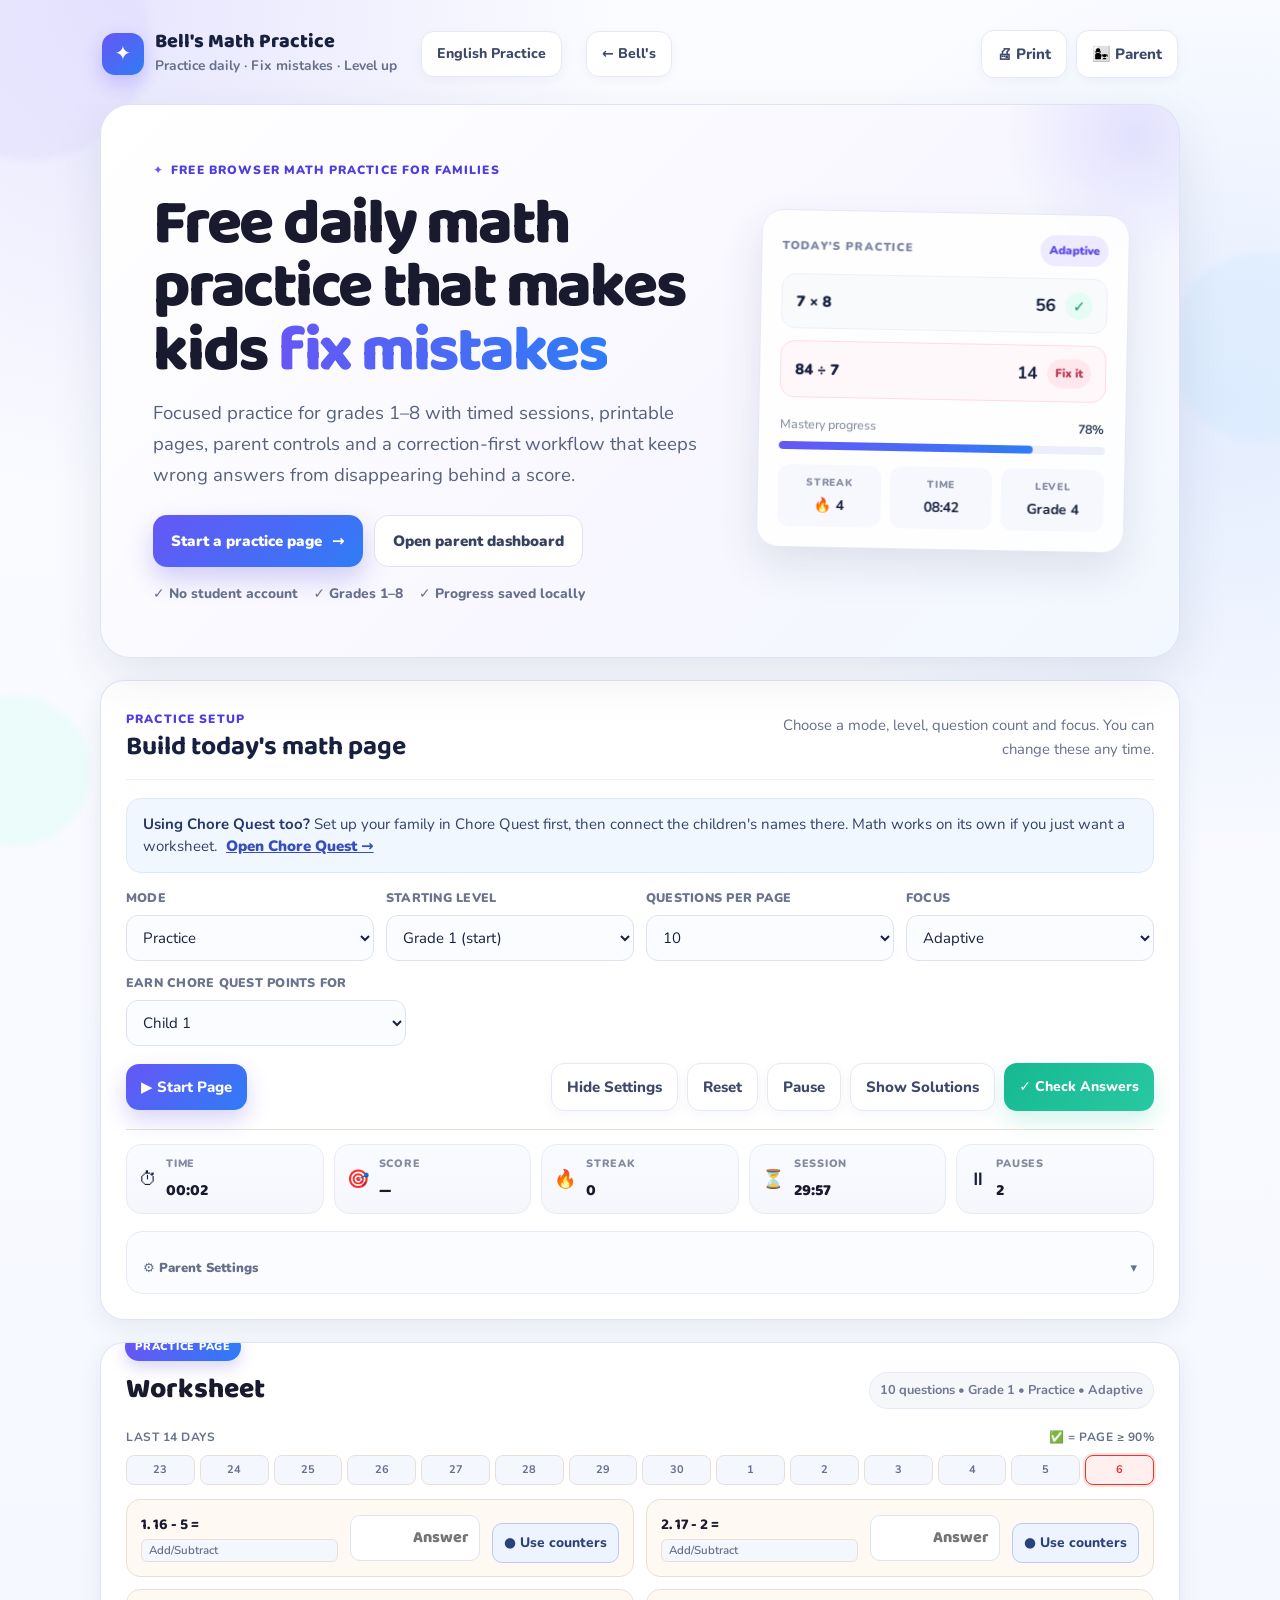
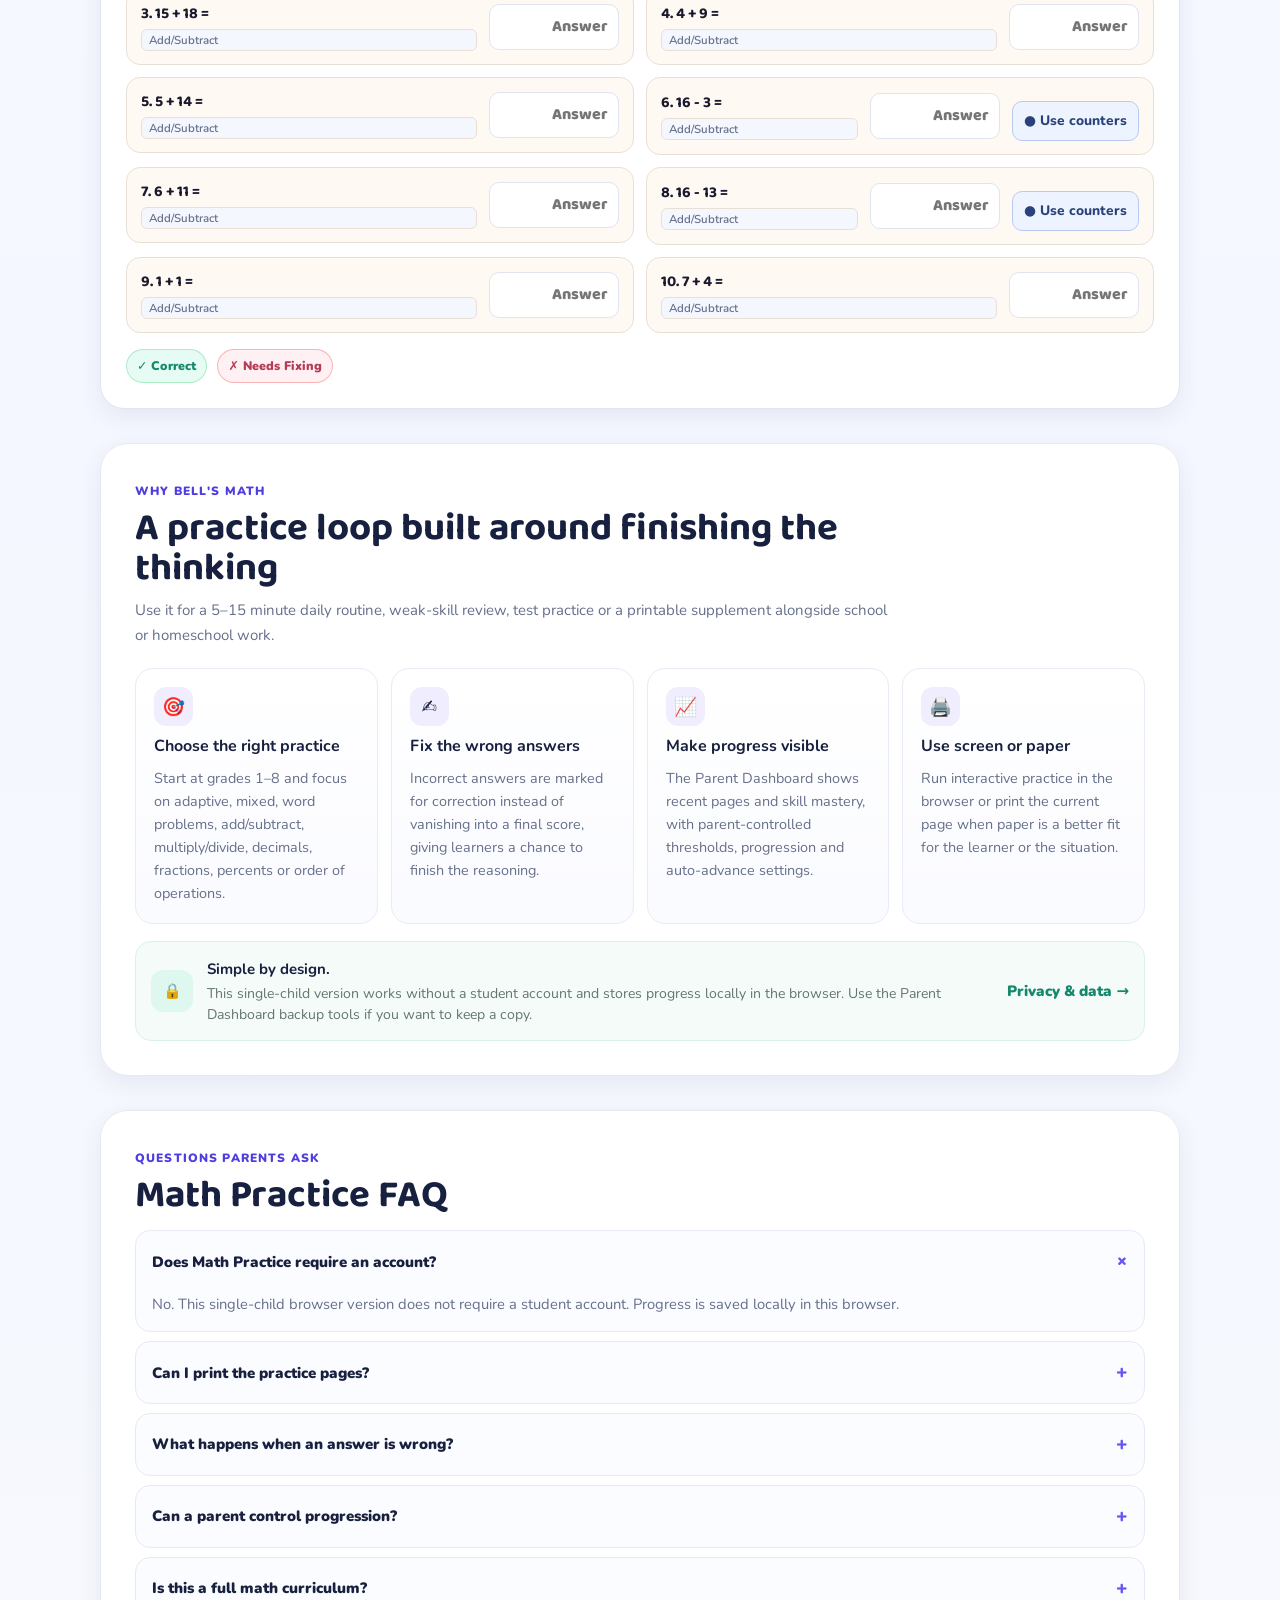
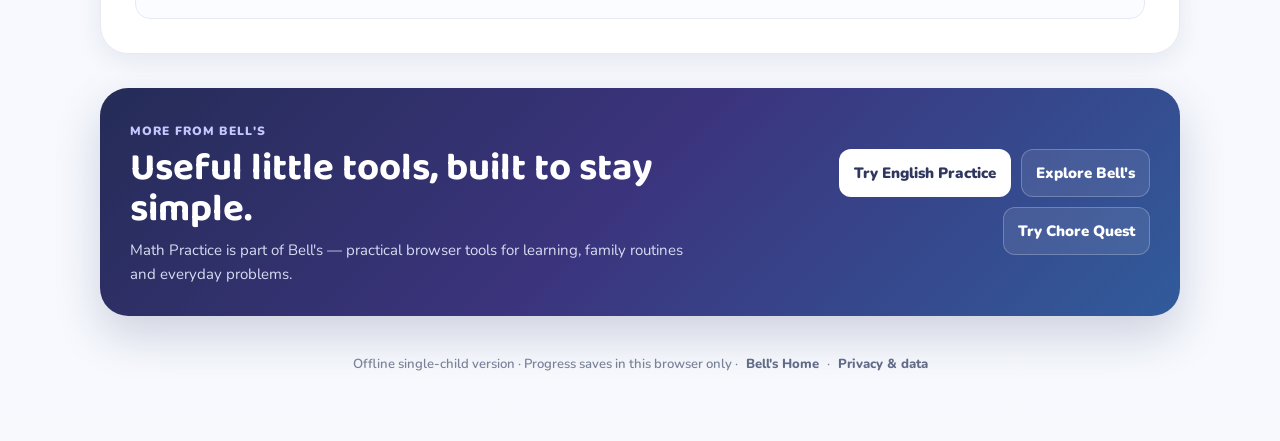
==== commit 2524e4ae: "Keep counter cards aligned in Math worksheet" ====
--- a/index.html
+++ b/index.html
@@ -50,7 +50,7 @@
 @media(max-width:900px){.math-hero{grid-template-columns:1fr}.hero-visual{max-width:520px;transform:none}.settings-row{grid-template-columns:repeat(2,1fr)}.status-bar{grid-template-columns:repeat(3,1fr)}.settingsGrid{grid-template-columns:repeat(2,1fr)}.feature-grid{grid-template-columns:repeat(2,1fr)}.more-tools-panel{align-items:flex-start;flex-direction:column}.more-actions{justify-content:flex-start}.section-heading{align-items:flex-start;flex-direction:column}.section-heading p{text-align:left}}
 @media(max-width:620px){.wrap{width:min(100% - 20px,1160px);padding-top:10px}.header{align-items:flex-start}.header-brand>.btn-ghost{display:none!important}.sub{display:none}.topRight{gap:6px}.topRight .btn-ghost{padding:9px 10px;font-size:.78rem}.logo-icon{width:37px;height:37px}.brand-title{font-size:1.05rem}.math-hero{border-radius:22px;padding:24px 19px}.math-hero h1{font-size:2.35rem}.hero-actions{display:grid}.hero-primary,.hero-secondary{width:100%}.hero-trust{gap:7px 12px}.hero-visual{padding:15px}.card-inner{padding:18px}.settings-row,.settingsGrid,.feature-grid,.dashGrid{grid-template-columns:1fr}.action-row{align-items:stretch}.action-row>.btn-primary{width:100%}.btn-group-secondary{display:grid;grid-template-columns:repeat(2,1fr);width:100%}.status-bar{grid-template-columns:repeat(2,1fr)}.status-bar .stat-chip:last-child{grid-column:span 2}.sheetHeader{align-items:flex-start;flex-direction:column}.privacy-banner{grid-template-columns:auto 1fr}.privacy-banner a{grid-column:1/-1;margin-left:56px}.content-shell{border-radius:21px;padding:20px}.more-tools-panel{border-radius:21px;padding:22px}.more-actions{display:grid;width:100%}.more-actions a{text-align:center}.modal{padding:16px}}
 @media print{body{background:#fff}.bg-deco,.header,.math-hero,.controls-card,.content-shell,.more-tools-panel,.footer,.legend{display:none!important}.wrap{width:100%;padding:0}.worksheet-card{box-shadow:none;border:0;margin:0}.worksheet-card:before{display:none}.card-inner{padding:0}}
-</style><style>.family-connect{margin:15px 0;padding:14px 16px;border:1px solid #dce9f7;border-radius:15px;background:#f1f7ff;color:#334266;line-height:1.5}.family-connect a{color:#364fbd;font-weight:900;display:inline-block;margin-left:5px}.family-connect strong{color:#26366b}.q.has-counter-game{flex-wrap:wrap}.q.has-counter-game .counter-game{flex:0 0 100%;min-width:0}.counter-toggle,.counter-reset{border:1px solid #b9c9ef;background:#eef4ff;color:#294279;border-radius:10px;padding:8px 11px;font:inherit;font-size:.86rem;font-weight:800;cursor:pointer}.counter-toggle{margin:10px 0 0}.counter-game{margin:10px 0 0;padding:12px;border:1px solid #d9e5f6;border-radius:12px;background:#f8fbff}.counter-game.hidden{display:none}.counter-prompt,.counter-status{margin:0 0 10px;font-size:.9rem;font-weight:700}.counter-groups{display:flex;gap:12px;flex-wrap:wrap;margin-bottom:10px}.counter-group{display:grid;gap:5px}.counter-group>span{font-size:.75rem;font-weight:800;color:#566584}.counter-frame{display:grid;grid-template-columns:repeat(5, minmax(28px, 34px));gap:5px;padding:7px;border:2px solid #bdcdec;border-radius:10px;background:white}.counter-dot{width:34px;height:34px;border:0;border-radius:50%;background:#dce8ff;color:#3659b4;font-size:20px;cursor:pointer}.counter-dot:hover,.counter-dot:focus-visible{outline:2px solid #3659b4}.counter-dot.taken{background:#f4e4e6;color:#a14857;text-decoration:line-through;opacity:.55}.counter-dot:disabled{cursor:default}@media print{.family-connect,.counter-toggle,.counter-game{display:none!important}}</style></head>
+</style><style>.family-connect{margin:15px 0;padding:14px 16px;border:1px solid #dce9f7;border-radius:15px;background:#f1f7ff;color:#334266;line-height:1.5}.family-connect a{color:#364fbd;font-weight:900;display:inline-block;margin-left:5px}.family-connect strong{color:#26366b}.questions{align-items:start}.q.has-counter-game{flex-wrap:wrap}.q.has-counter-game .counter-game{flex:0 0 100%;min-width:0}.counter-toggle,.counter-reset{border:1px solid #b9c9ef;background:#eef4ff;color:#294279;border-radius:10px;padding:8px 11px;font:inherit;font-size:.86rem;font-weight:800;cursor:pointer}.counter-toggle{margin:10px 0 0}.counter-game{margin:10px 0 0;padding:12px;border:1px solid #d9e5f6;border-radius:12px;background:#f8fbff}.counter-game.hidden{display:none}.counter-prompt,.counter-status{margin:0 0 10px;font-size:.9rem;font-weight:700}.counter-groups{display:flex;gap:12px;flex-wrap:wrap;margin-bottom:10px}.counter-group{display:grid;gap:5px}.counter-group>span{font-size:.75rem;font-weight:800;color:#566584}.counter-frame{display:grid;grid-template-columns:repeat(5, minmax(28px, 34px));gap:5px;padding:7px;border:2px solid #bdcdec;border-radius:10px;background:white}.counter-dot{width:34px;height:34px;border:0;border-radius:50%;background:#dce8ff;color:#3659b4;font-size:20px;cursor:pointer}.counter-dot:hover,.counter-dot:focus-visible{outline:2px solid #3659b4}.counter-dot.taken{background:#f4e4e6;color:#a14857;text-decoration:line-through;opacity:.55}.counter-dot:disabled{cursor:default}@media print{.family-connect,.counter-toggle,.counter-game{display:none!important}}</style></head>
 <body>
 <!-- Decorative background shapes -->
 <div aria-hidden="true" class="bg-deco">
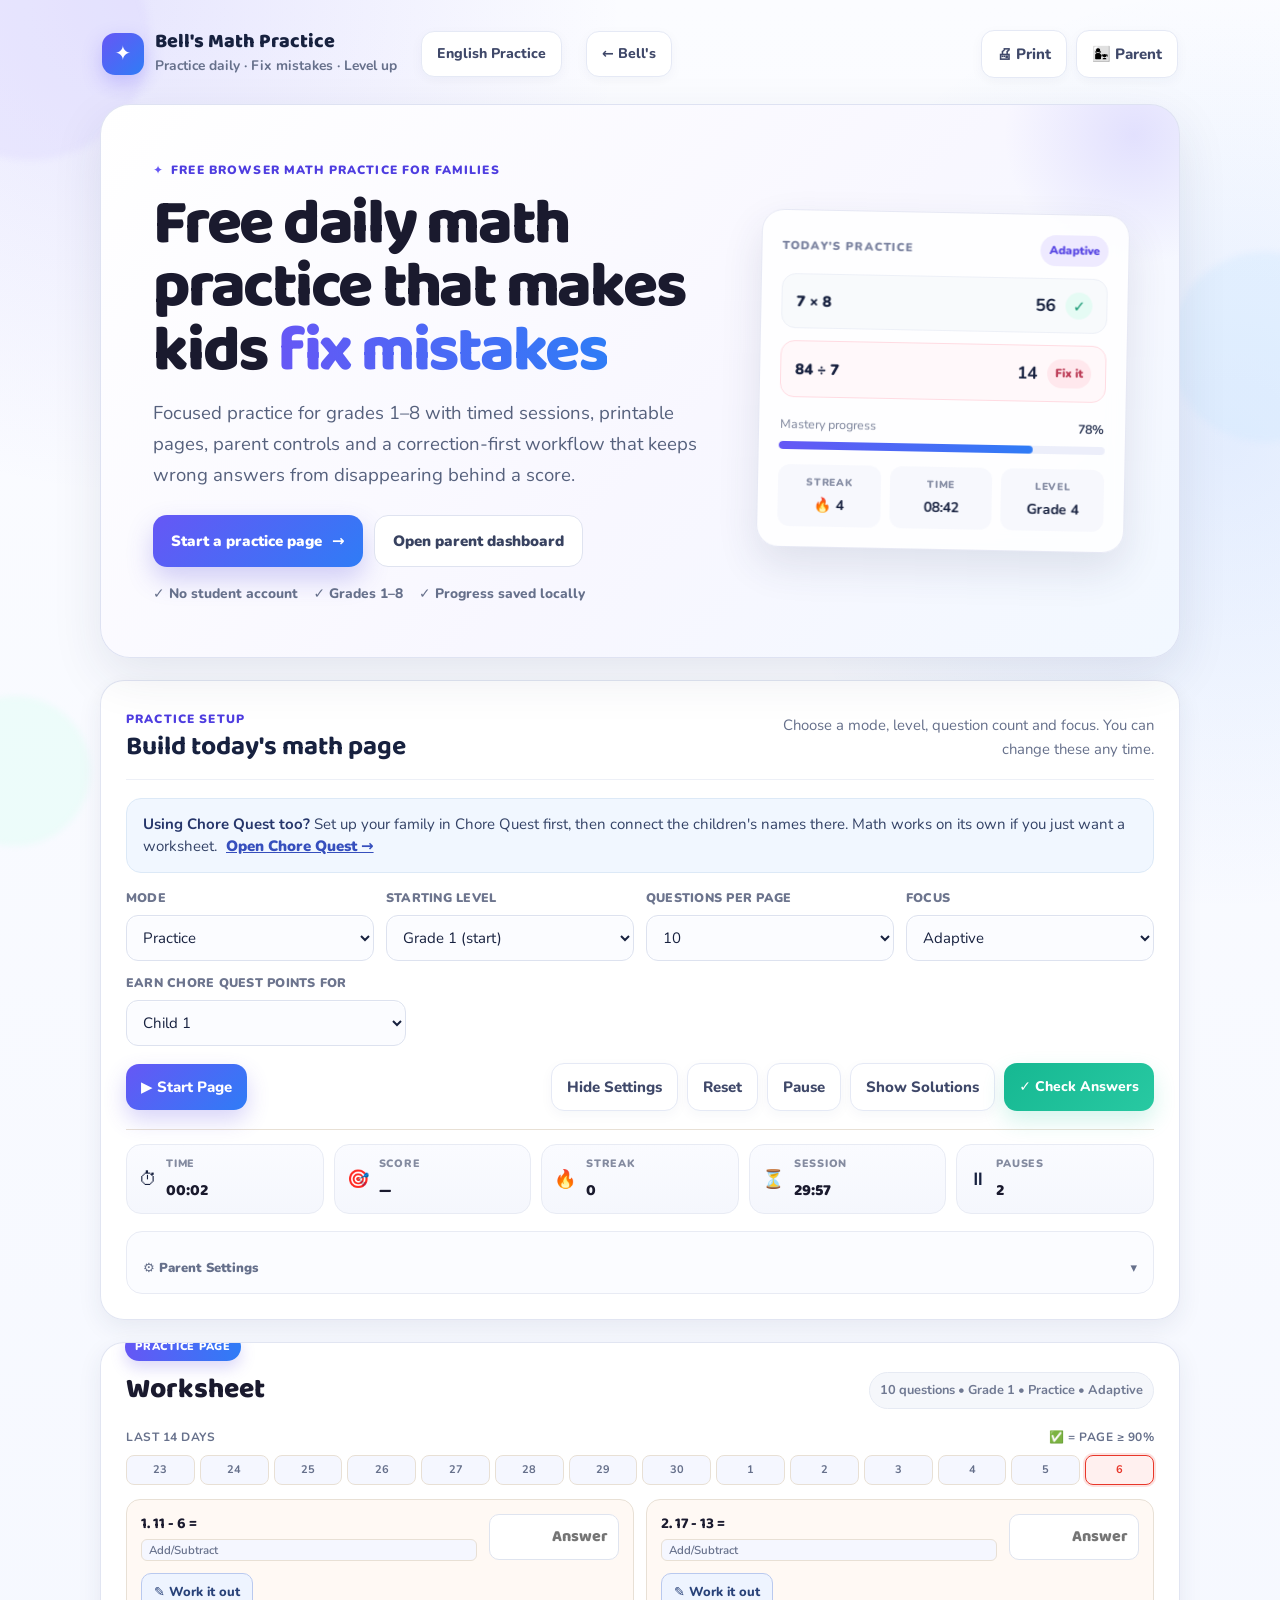
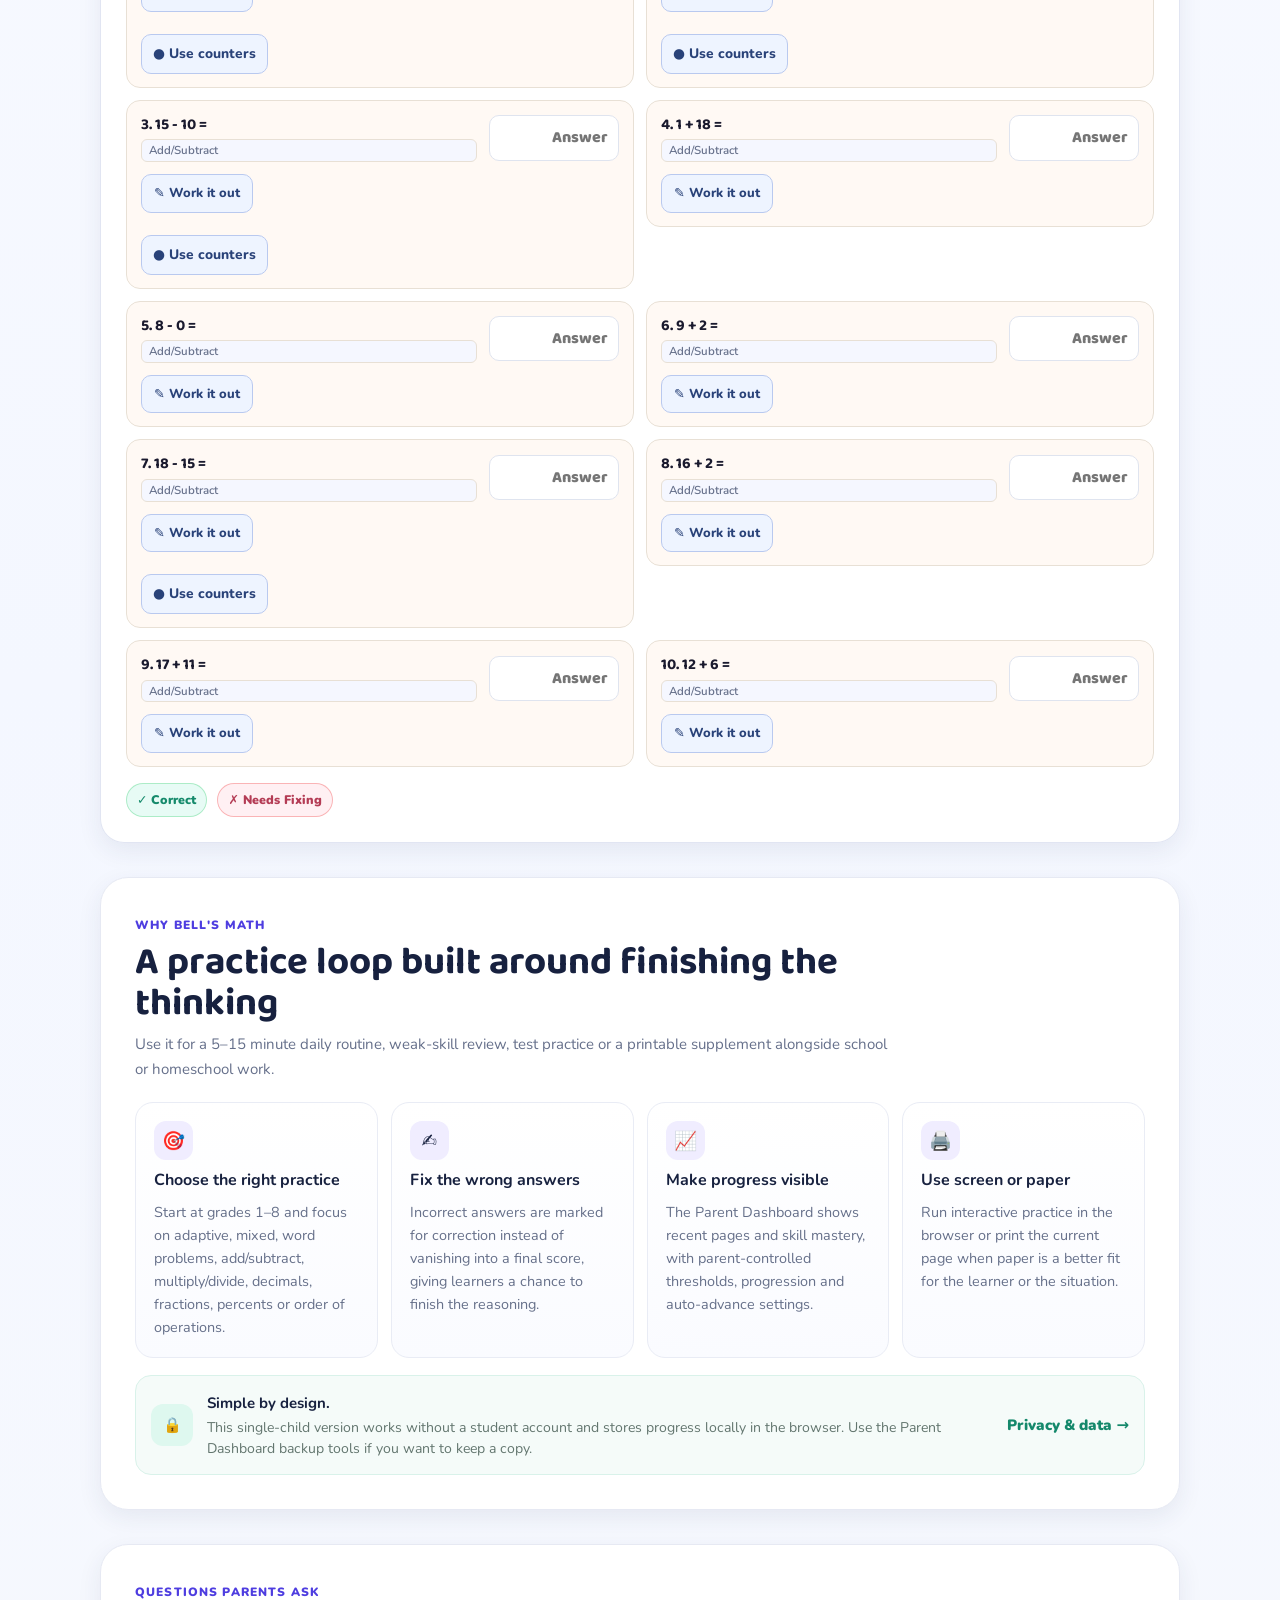
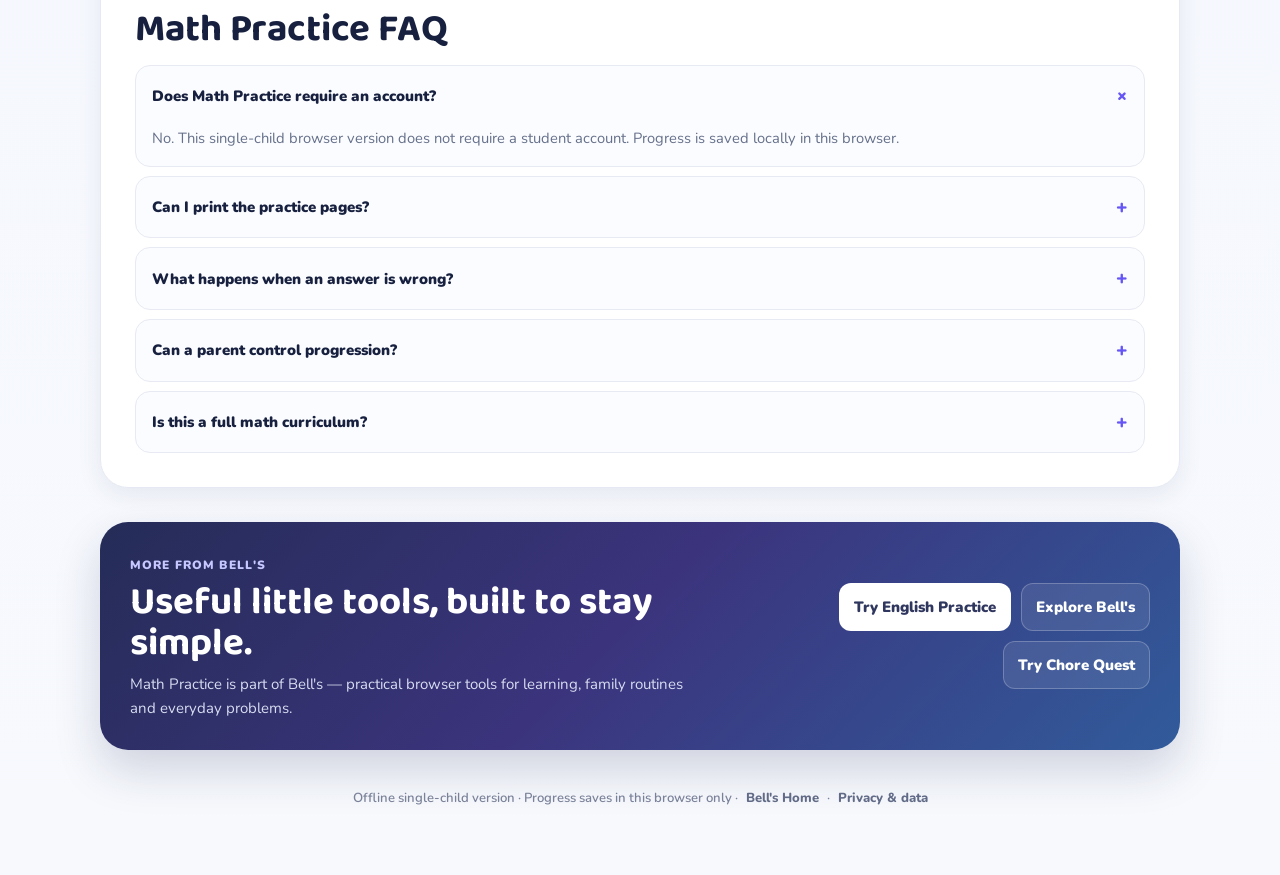
==== commit 360d6ad6: "Refresh Math assets for scratchpad release" ====
--- a/index.html
+++ b/index.html
@@ -8,7 +8,7 @@
 <link href="https://fonts.googleapis.com" rel="preconnect"/>
 <link crossorigin="" href="https://fonts.gstatic.com" rel="preconnect"/>
 <link href="https://fonts.googleapis.com/css2?family=Nunito:wght@400;600;700;800;900&amp;family=Baloo+2:wght@600;700;800&amp;display=swap" rel="stylesheet"/>
-<link href="style.css" rel="stylesheet"/>
+<link href="style.css?v=20260927-scratchpad" rel="stylesheet"/>
 <meta content="Free browser-based math practice with timed sessions, printable worksheets, mistake correction, mastery tracking and a parent dashboard. Progress saves in this browser." name="description"/><meta content="index,follow,max-image-preview:large,max-snippet:-1,max-video-preview:-1" name="robots"/><meta content="website" property="og:type"/><meta content="Bell's" property="og:site_name"/><meta content="Free Daily Math Practice for Kids | Bell's" property="og:title"/><meta content="Short, focused math practice for kids with timed sessions, printable pages, mistake correction, mastery tracking and a parent dashboard." property="og:description"/><meta content="https://homework.bellstuff.net/" property="og:url"/><meta content="summary" name="twitter:card"/><meta content="Free Daily Math Practice for Kids | Bell's" name="twitter:title"/><meta content="Free browser math practice with mistake correction, printing, mastery tracking and parent controls." name="twitter:description"/><meta content="#6c63ff" name="theme-color"/><link href="https://homework.bellstuff.net/" rel="canonical"/><script type="application/ld+json">{
   "@context": "https://schema.org",
   "@type": "SoftwareApplication",
@@ -353,6 +353,6 @@
 <div class="more-actions"><a href="/english/">Try English Practice</a><a href="https://bellstuff.net/">Explore Bell's</a><a href="https://chores.bellstuff.net/">Try Chore Quest</a></div>
 </section><footer class="footer">Offline single-child version · Progress saves in this browser only · <a href="https://bellstuff.net/">Bell's Home</a> · <a href="/privacy/">Privacy &amp; data</a></footer>
 </div>
-<script src="english/learning-rewards.js"></script><script src="app.js"></script>
+<script src="english/learning-rewards.js"></script><script src="app.js?v=20260927-scratchpad"></script>
 </body>
 </html>
--- a/style.css
+++ b/style.css
@@ -504,6 +504,47 @@
 }
 .q.correct input { border-color: var(--green-bdr); background: #f0fdf4; color: var(--green); }
 .q.wrong input { border-color: var(--wrong-bdr); background: #fff5f5; color: var(--wrong); }
+
+/* Finger and stylus working area; the answer box remains separate. */
+.q.has-scratchpad { flex-wrap: wrap; }
+.scratchpad { flex: 0 0 100%; min-width: 0; }
+.scratchpad summary {
+  width: fit-content; cursor: pointer; list-style: none;
+  border: 1px solid #b9c9ef; border-radius: 10px;
+  padding: 8px 12px; background: #eef4ff; color: #294279;
+  font-size: 13px; font-weight: 800;
+}
+.scratchpad summary::-webkit-details-marker { display: none; }
+.scratchpad summary:focus-visible { outline: 3px solid #3659b4; outline-offset: 2px; }
+.scratch-body { margin-top: 10px; border: 1px solid #d9e5f6; border-radius: 12px; padding: 12px; background: #f8fbff; }
+.scratch-problem {
+  position: sticky; top: 8px; z-index: 2; max-height: 110px; overflow: auto;
+  padding: 10px 12px; border-radius: 10px; border: 1px solid #c8d7f0;
+  background: #fff; color: #24335d; box-shadow: 0 2px 8px rgba(33,50,90,.12);
+  font-weight: 800; white-space: pre-line;
+}
+.scratch-instruction,.scratch-helper { margin: 10px 0; font-size: 12px; color: #566584; }
+.scratch-toolbar { display: flex; flex-wrap: wrap; gap: 7px; margin-bottom: 10px; }
+.scratch-toolbar button {
+  min-height: 42px; padding: 7px 11px; border: 1px solid #b9c9ef;
+  border-radius: 9px; background: #fff; color: #294279;
+  font: inherit; font-size: 13px; font-weight: 800; cursor: pointer;
+}
+.scratch-toolbar button[aria-pressed="true"] { background: #dce8ff; border-color: #3659b4; }
+.scratch-toolbar button:disabled { opacity: .45; cursor: default; }
+.scratch-canvas {
+  display: block; box-sizing: border-box; width: 100%; height: 280px;
+  border: 2px solid #bdcdec; border-radius: 10px; touch-action: none; cursor: crosshair;
+  background-color: white;
+  background-image: linear-gradient(#e6edf8 1px, transparent 1px),linear-gradient(90deg,#e6edf8 1px,transparent 1px);
+  background-size: 28px 28px;
+}
+.scratch-notes {
+  display: block; box-sizing: border-box; width: 100%; min-height: 64px; margin-top: 10px;
+  border: 1px solid #bdcdec; border-radius: 9px; padding: 9px;
+  font: inherit; font-size: 14px; resize: vertical;
+}
+@media print { .scratchpad { display: none !important; } }
 
 /* ---- Legend ---- */
 .legend {
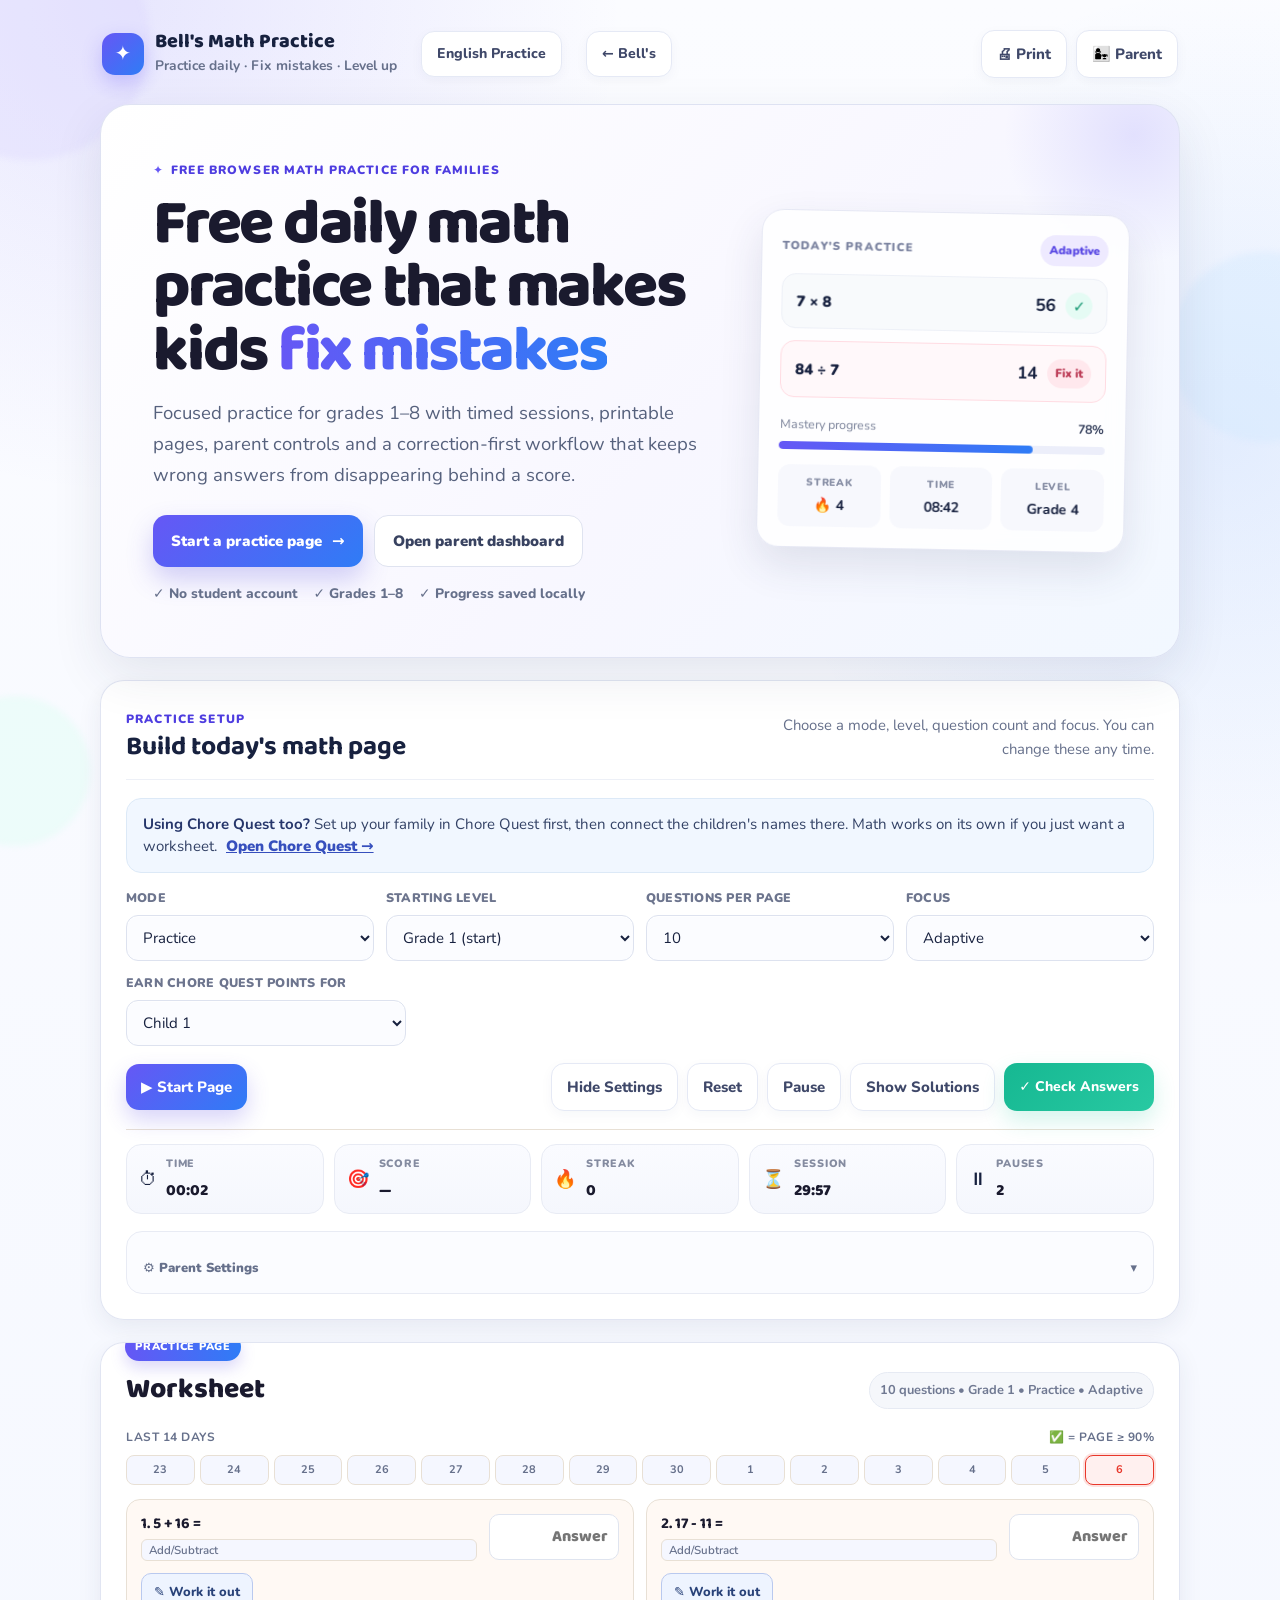
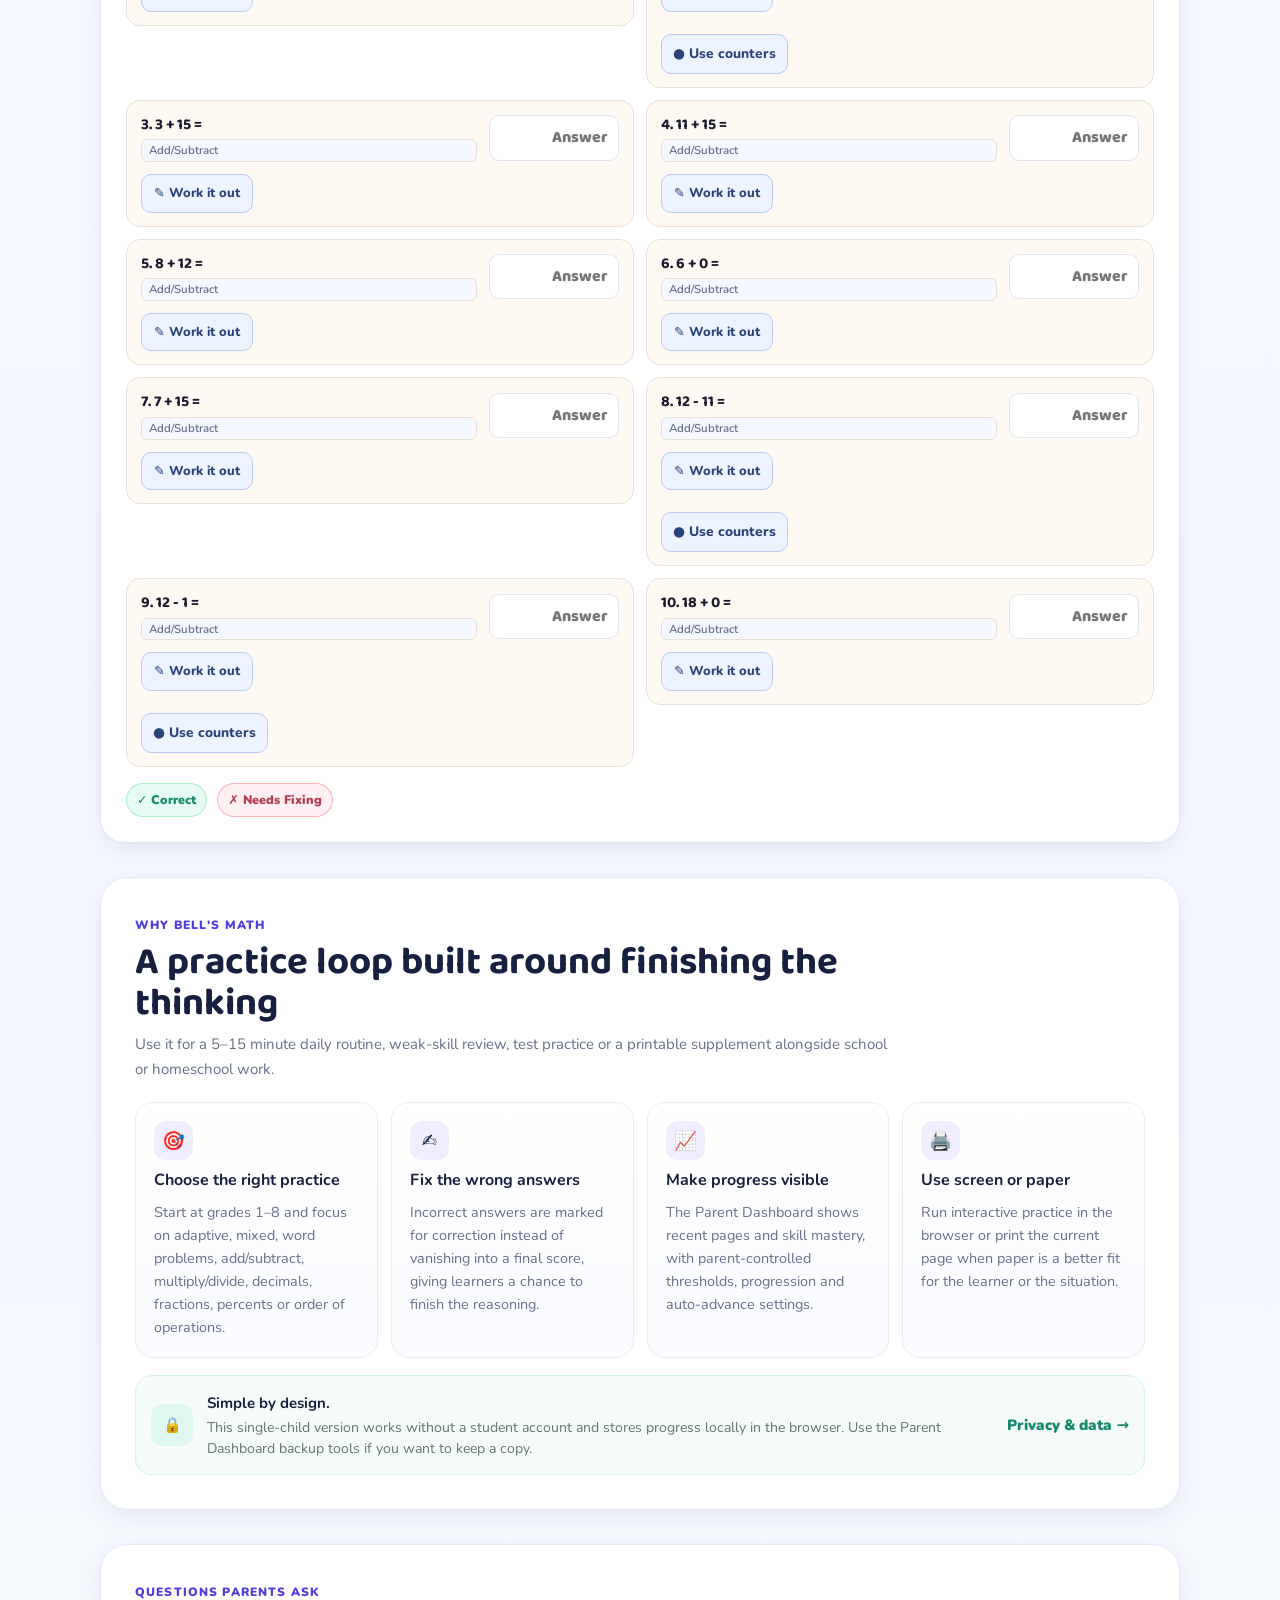
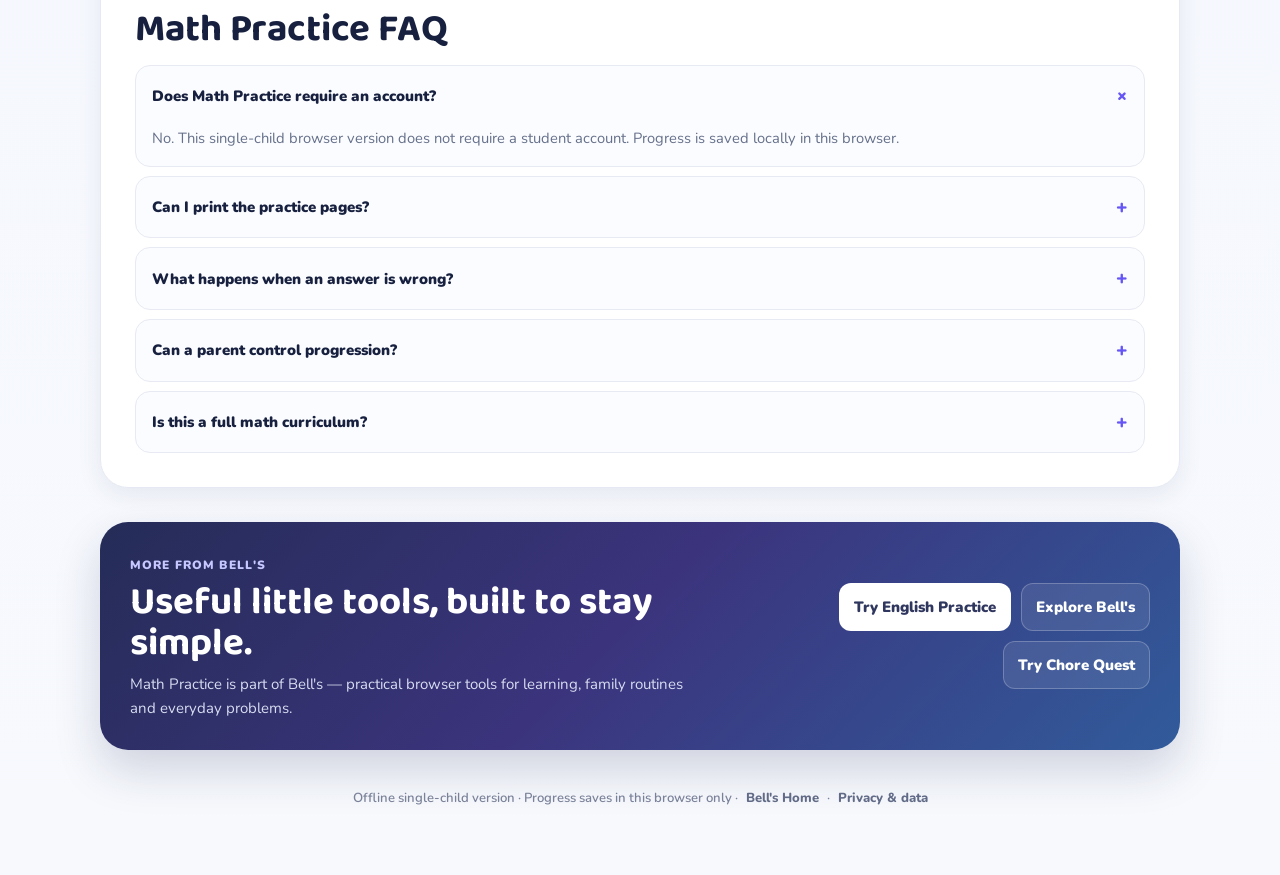
==== commit 6e69f9d4: "Prevent text selection while drawing on tablets" ====
--- a/index.html
+++ b/index.html
@@ -8,7 +8,7 @@
 <link href="https://fonts.googleapis.com" rel="preconnect"/>
 <link crossorigin="" href="https://fonts.gstatic.com" rel="preconnect"/>
 <link href="https://fonts.googleapis.com/css2?family=Nunito:wght@400;600;700;800;900&amp;family=Baloo+2:wght@600;700;800&amp;display=swap" rel="stylesheet"/>
-<link href="style.css?v=20260927-scratchpad" rel="stylesheet"/>
+<link href="style.css?v=20260927-scratchpad-touch" rel="stylesheet"/>
 <meta content="Free browser-based math practice with timed sessions, printable worksheets, mistake correction, mastery tracking and a parent dashboard. Progress saves in this browser." name="description"/><meta content="index,follow,max-image-preview:large,max-snippet:-1,max-video-preview:-1" name="robots"/><meta content="website" property="og:type"/><meta content="Bell's" property="og:site_name"/><meta content="Free Daily Math Practice for Kids | Bell's" property="og:title"/><meta content="Short, focused math practice for kids with timed sessions, printable pages, mistake correction, mastery tracking and a parent dashboard." property="og:description"/><meta content="https://homework.bellstuff.net/" property="og:url"/><meta content="summary" name="twitter:card"/><meta content="Free Daily Math Practice for Kids | Bell's" name="twitter:title"/><meta content="Free browser math practice with mistake correction, printing, mastery tracking and parent controls." name="twitter:description"/><meta content="#6c63ff" name="theme-color"/><link href="https://homework.bellstuff.net/" rel="canonical"/><script type="application/ld+json">{
   "@context": "https://schema.org",
   "@type": "SoftwareApplication",
@@ -353,6 +353,6 @@
 <div class="more-actions"><a href="/english/">Try English Practice</a><a href="https://bellstuff.net/">Explore Bell's</a><a href="https://chores.bellstuff.net/">Try Chore Quest</a></div>
 </section><footer class="footer">Offline single-child version · Progress saves in this browser only · <a href="https://bellstuff.net/">Bell's Home</a> · <a href="/privacy/">Privacy &amp; data</a></footer>
 </div>
-<script src="english/learning-rewards.js"></script><script src="app.js?v=20260927-scratchpad"></script>
+<script src="english/learning-rewards.js"></script><script src="app.js?v=20260927-scratchpad-touch"></script>
 </body>
 </html>
--- a/style.css
+++ b/style.css
@@ -507,7 +507,7 @@
 
 /* Finger and stylus working area; the answer box remains separate. */
 .q.has-scratchpad { flex-wrap: wrap; }
-.scratchpad { flex: 0 0 100%; min-width: 0; }
+.scratchpad { flex: 0 0 100%; min-width: 0; user-select: none; -webkit-user-select: none; -webkit-touch-callout: none; }
 .scratchpad summary {
   width: fit-content; cursor: pointer; list-style: none;
   border: 1px solid #b9c9ef; border-radius: 10px;
@@ -543,6 +543,7 @@
   display: block; box-sizing: border-box; width: 100%; min-height: 64px; margin-top: 10px;
   border: 1px solid #bdcdec; border-radius: 9px; padding: 9px;
   font: inherit; font-size: 14px; resize: vertical;
+  user-select: text; -webkit-user-select: text; -webkit-touch-callout: default;
 }
 @media print { .scratchpad { display: none !important; } }
 
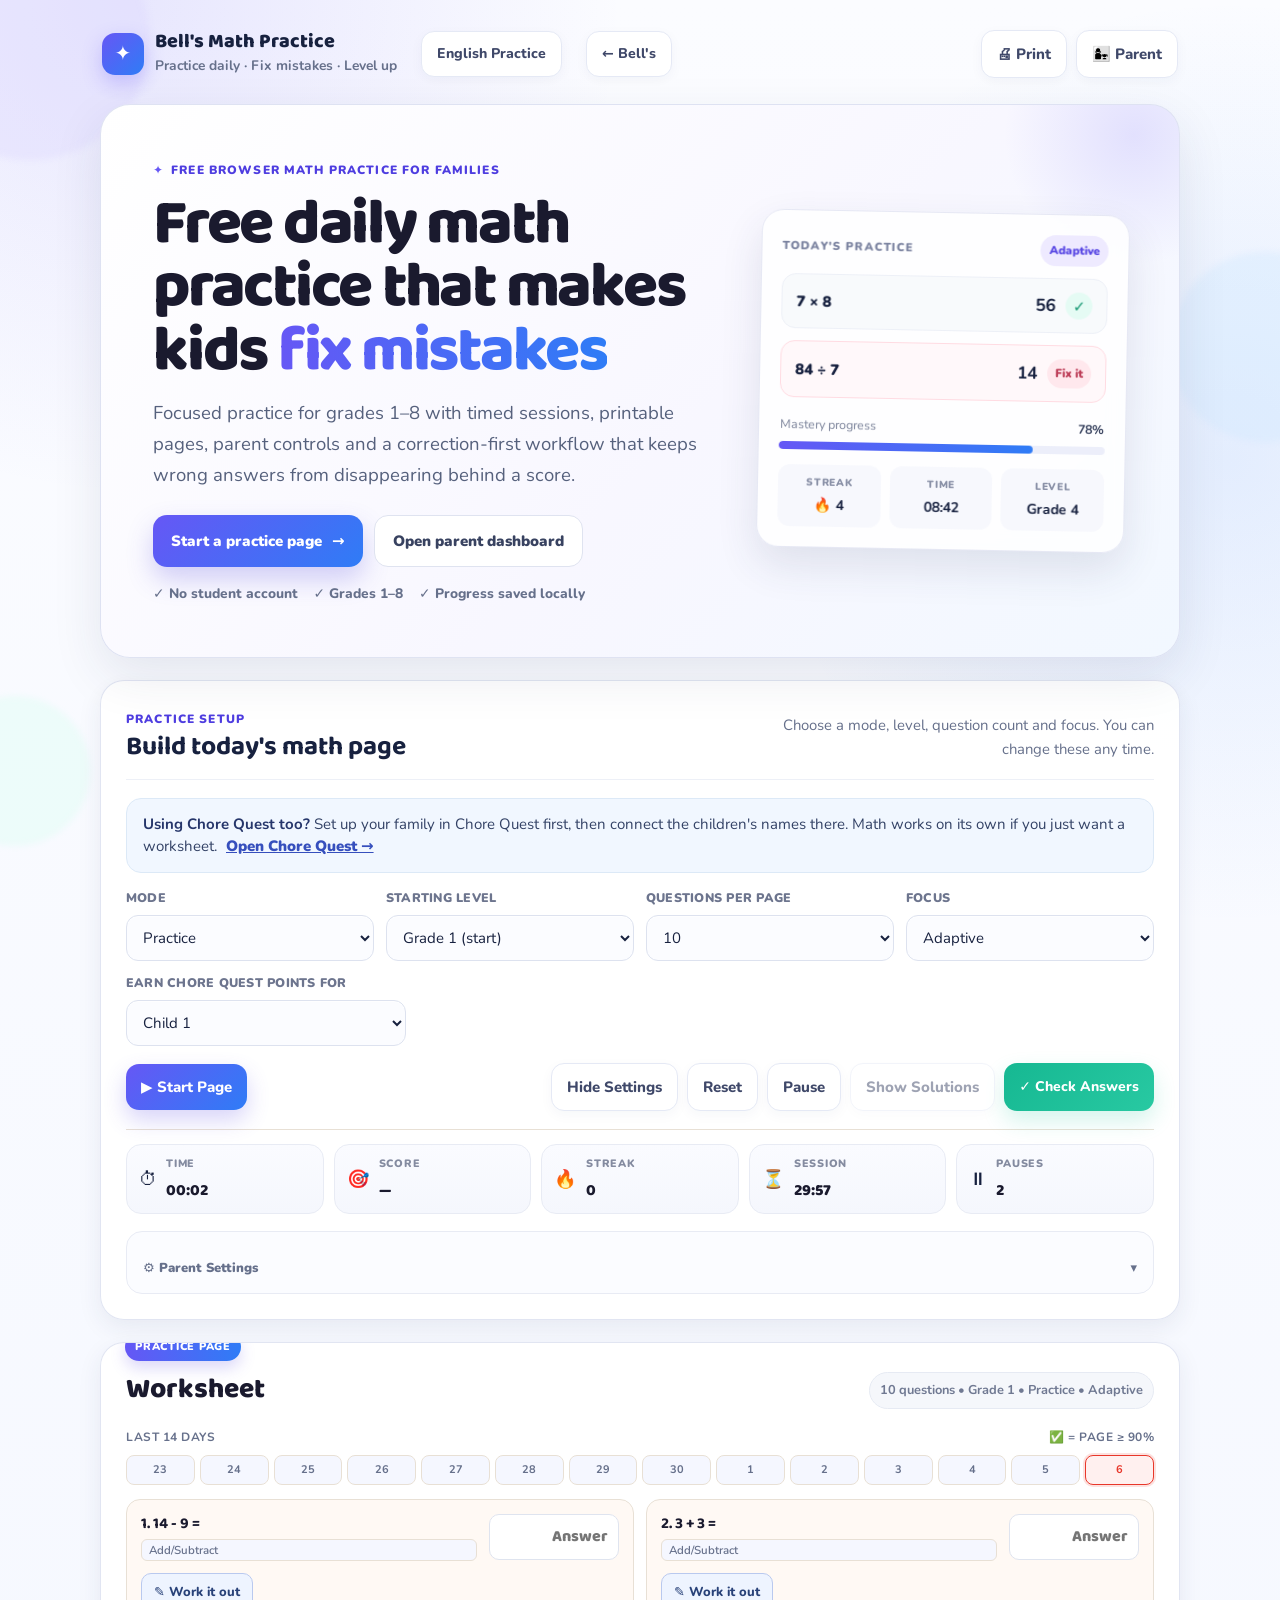
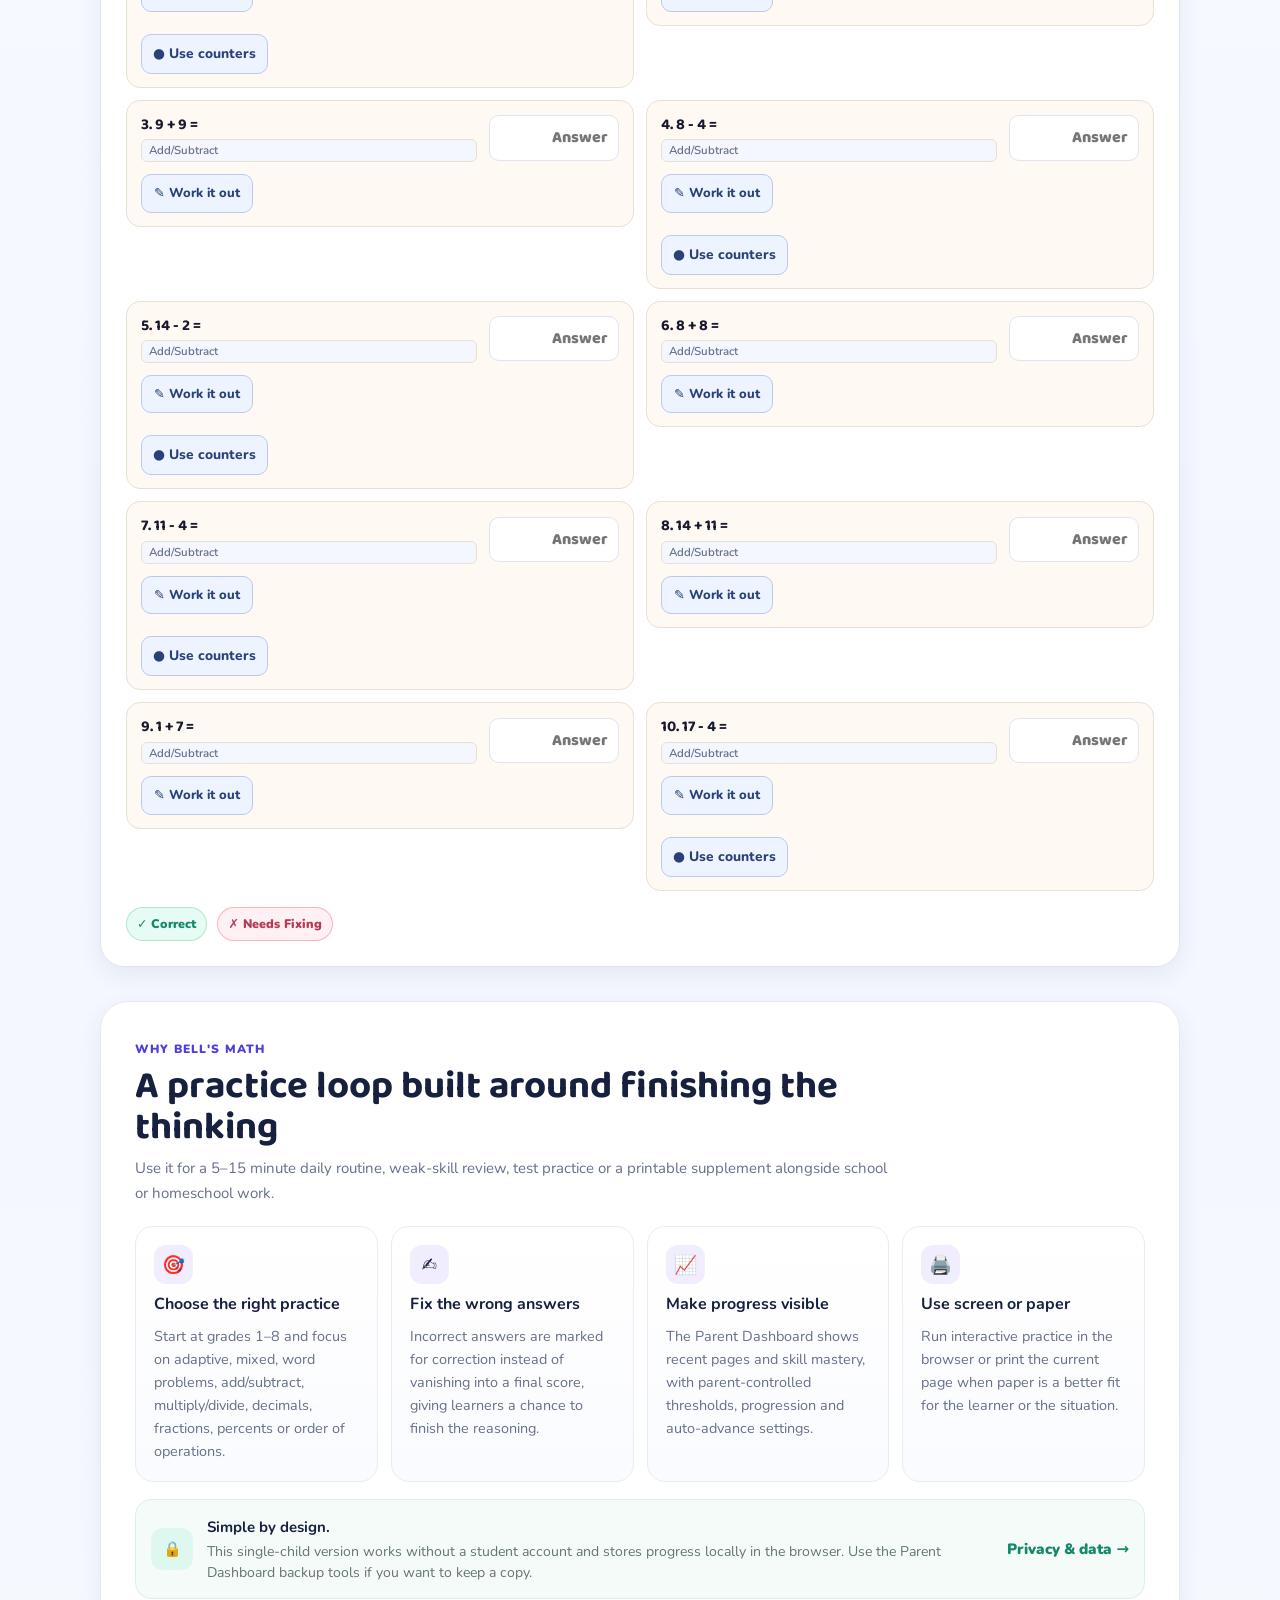
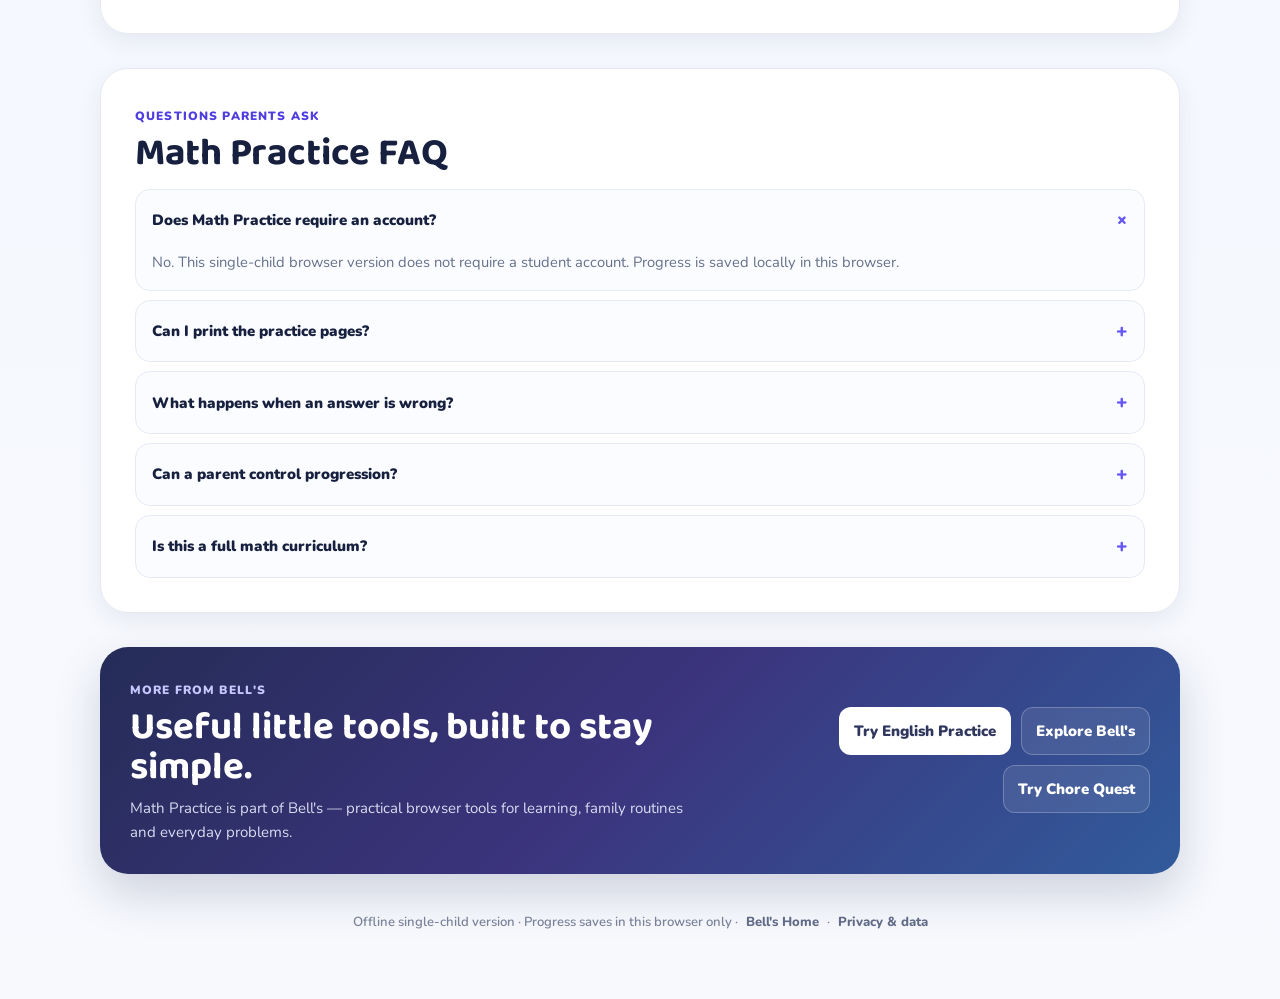
==== commit 0bfd9cac: "Record first score and guide Math corrections with hints" ====
--- a/index.html
+++ b/index.html
@@ -208,7 +208,7 @@
 <span class="caret">▾</span>
 </summary>
 <div class="settingsGrid">
-<label class="toggle-label"><input checked="" id="allowSolutions" type="checkbox"/> <span>Allow "Show Solutions" (practice only)</span></label>
+<label class="toggle-label"><input checked="" id="allowSolutions" type="checkbox"/> <span>Allow "Show Solutions" after a correction attempt (practice only)</span></label>
 <label class="toggle-label"><input id="requireAllAnswered" type="checkbox"/> <span>Require all answered before checking</span></label>
 <label class="field-label small-field">
 <span class="label-text">Mastery threshold (%)</span>
@@ -353,6 +353,6 @@
 <div class="more-actions"><a href="/english/">Try English Practice</a><a href="https://bellstuff.net/">Explore Bell's</a><a href="https://chores.bellstuff.net/">Try Chore Quest</a></div>
 </section><footer class="footer">Offline single-child version · Progress saves in this browser only · <a href="https://bellstuff.net/">Bell's Home</a> · <a href="/privacy/">Privacy &amp; data</a></footer>
 </div>
-<script src="english/learning-rewards.js"></script><script src="app.js?v=20260927-scratchpad-touch"></script>
+<script src="english/learning-rewards.js"></script><script src="app.js?v=20260927-hints-first"></script>
 </body>
 </html>
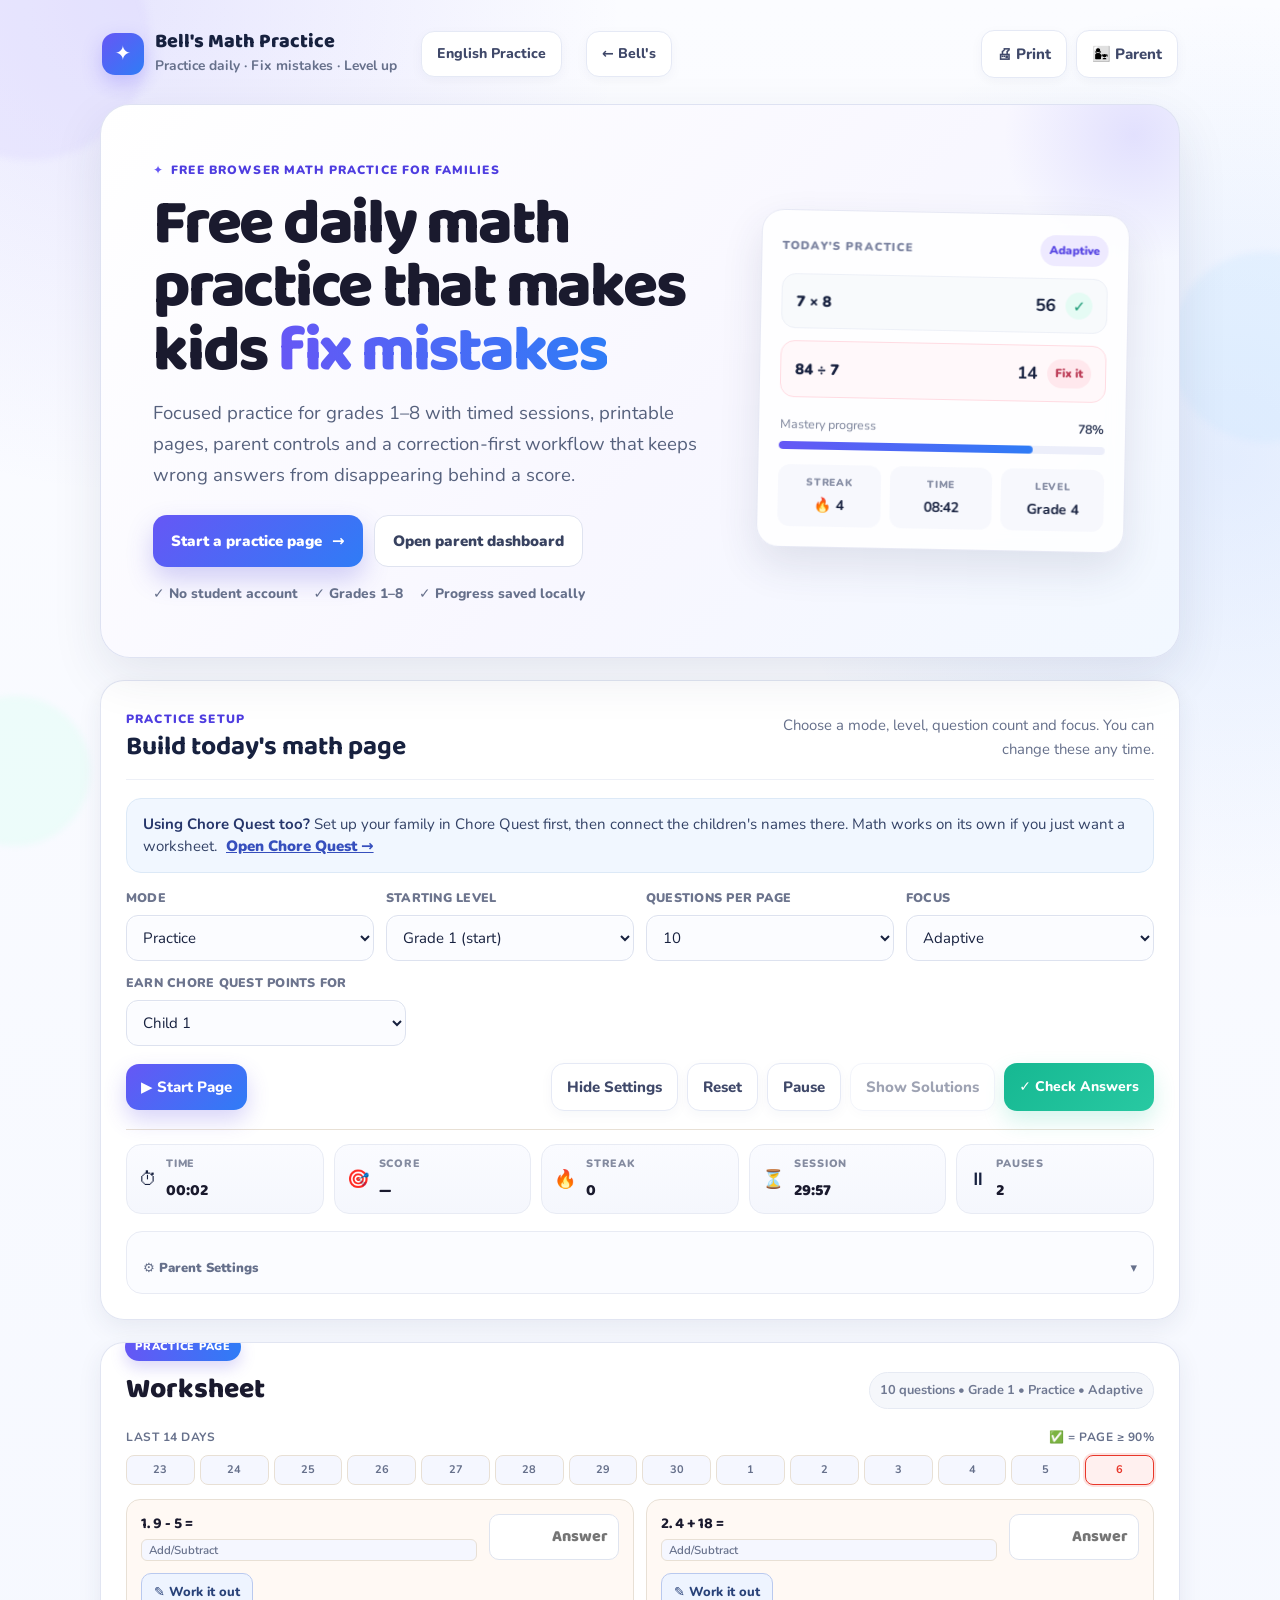
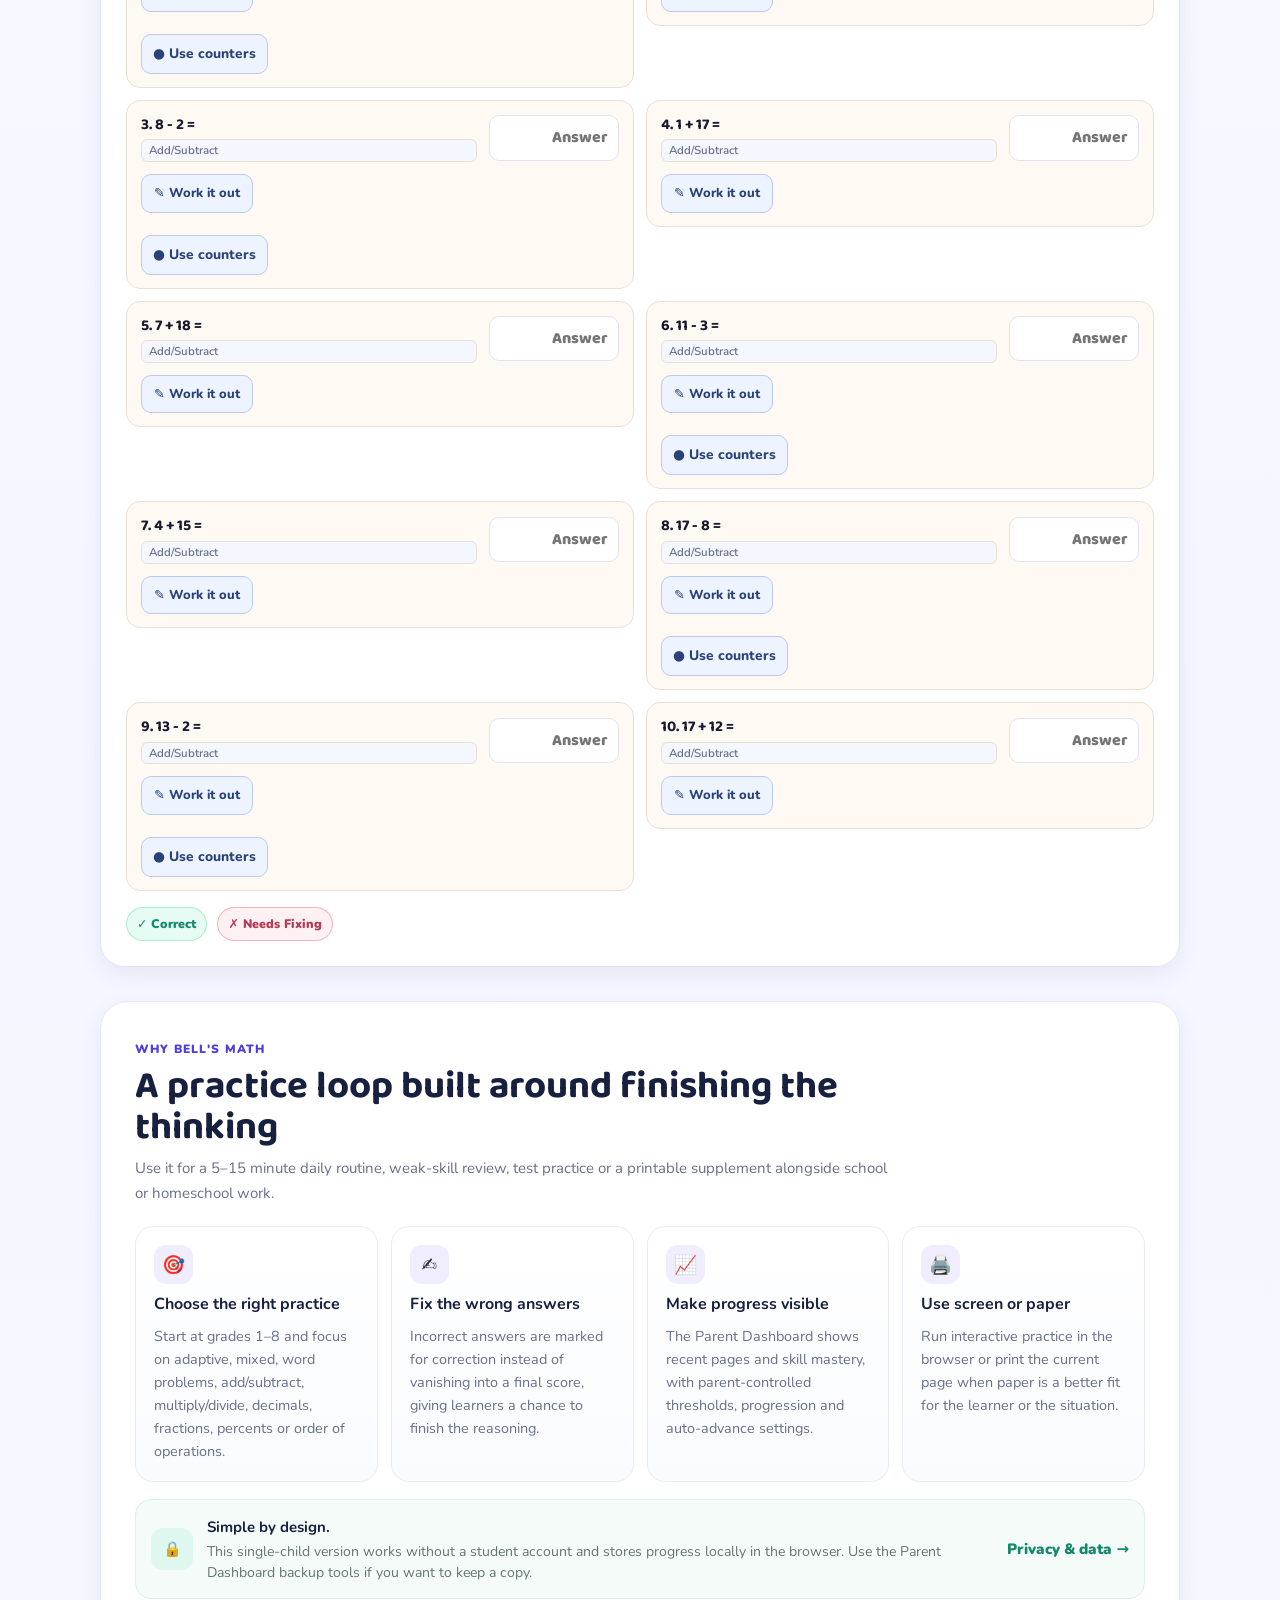
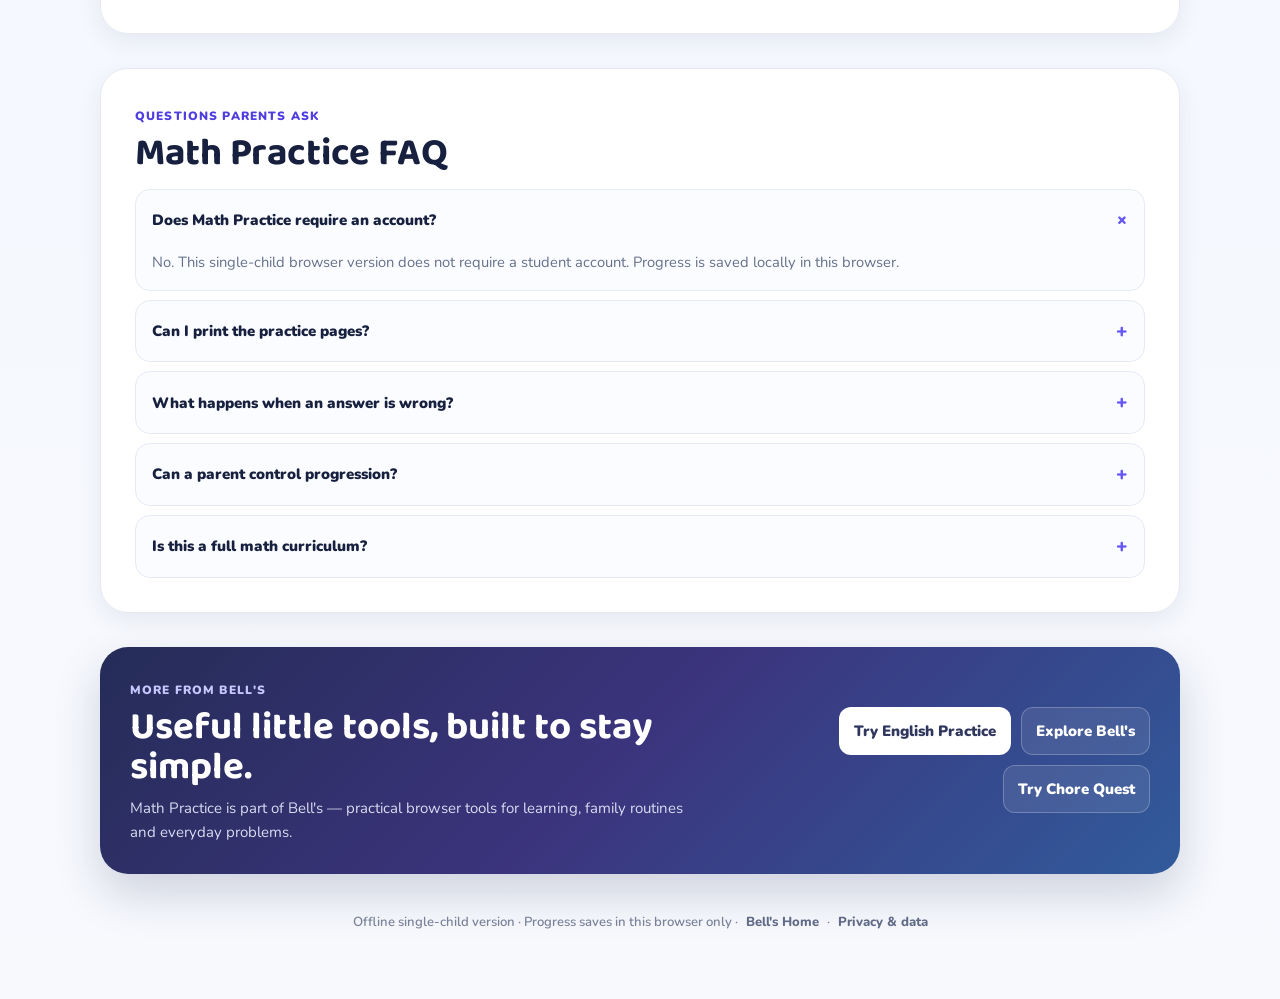
==== commit 60244d2b: "Add on-page iPad answer keypad" ====
--- a/index.html
+++ b/index.html
@@ -8,7 +8,7 @@
 <link href="https://fonts.googleapis.com" rel="preconnect"/>
 <link crossorigin="" href="https://fonts.gstatic.com" rel="preconnect"/>
 <link href="https://fonts.googleapis.com/css2?family=Nunito:wght@400;600;700;800;900&amp;family=Baloo+2:wght@600;700;800&amp;display=swap" rel="stylesheet"/>
-<link href="style.css?v=20260927-scratchpad-touch" rel="stylesheet"/>
+<link href="style.css?v=20260927-ipad-pad" rel="stylesheet"/>
 <meta content="Free browser-based math practice with timed sessions, printable worksheets, mistake correction, mastery tracking and a parent dashboard. Progress saves in this browser." name="description"/><meta content="index,follow,max-image-preview:large,max-snippet:-1,max-video-preview:-1" name="robots"/><meta content="website" property="og:type"/><meta content="Bell's" property="og:site_name"/><meta content="Free Daily Math Practice for Kids | Bell's" property="og:title"/><meta content="Short, focused math practice for kids with timed sessions, printable pages, mistake correction, mastery tracking and a parent dashboard." property="og:description"/><meta content="https://homework.bellstuff.net/" property="og:url"/><meta content="summary" name="twitter:card"/><meta content="Free Daily Math Practice for Kids | Bell's" name="twitter:title"/><meta content="Free browser math practice with mistake correction, printing, mastery tracking and parent controls." name="twitter:description"/><meta content="#6c63ff" name="theme-color"/><link href="https://homework.bellstuff.net/" rel="canonical"/><script type="application/ld+json">{
   "@context": "https://schema.org",
   "@type": "SoftwareApplication",
@@ -353,6 +353,6 @@
 <div class="more-actions"><a href="/english/">Try English Practice</a><a href="https://bellstuff.net/">Explore Bell's</a><a href="https://chores.bellstuff.net/">Try Chore Quest</a></div>
 </section><footer class="footer">Offline single-child version · Progress saves in this browser only · <a href="https://bellstuff.net/">Bell's Home</a> · <a href="/privacy/">Privacy &amp; data</a></footer>
 </div>
-<script src="english/learning-rewards.js"></script><script src="app.js?v=20260927-hints-first"></script>
+<script src="english/learning-rewards.js"></script><script src="app.js?v=20260927-ipad-pad"></script>
 </body>
 </html>
--- a/style.css
+++ b/style.css
@@ -504,6 +504,22 @@
 }
 .q.correct input { border-color: var(--green-bdr); background: #f0fdf4; color: var(--green); }
 .q.wrong input { border-color: var(--wrong-bdr); background: #fff5f5; color: var(--wrong); }
+
+/* On-page number pad keeps the floating iPad keyboard out of math answers. */
+.answer-pad,.answer-pad-restore { flex: 0 0 100%; min-width: 0; }
+.q input[readonly] { user-select: none; -webkit-user-select: none; -webkit-touch-callout: none; }
+.answer-pad { padding: 10px; border: 1px solid #d9e5f6; border-radius: 12px; background: #f8fbff; }
+.answer-pad-keys { display: grid; grid-template-columns: repeat(3,minmax(0,1fr)); gap: 7px; }
+.answer-pad button,.answer-pad-restore {
+  min-height: 46px; border: 1px solid #b9c9ef; border-radius: 9px;
+  background: white; color: #294279; font: inherit; font-size: 18px; font-weight: 800;
+  cursor: pointer; touch-action: manipulation;
+}
+.answer-pad-actions { display: flex; flex-wrap: wrap; gap: 7px; margin-top: 8px; }
+.answer-pad-actions button { flex: 1; font-size: 14px; }
+.answer-pad-actions button:first-child { background: #dce8ff; }
+.answer-pad-restore { font-size: 13px; padding: 7px 12px; }
+@media print { .answer-pad,.answer-pad-restore { display: none !important; } }
 
 /* Finger and stylus working area; the answer box remains separate. */
 .q.has-scratchpad { flex-wrap: wrap; }
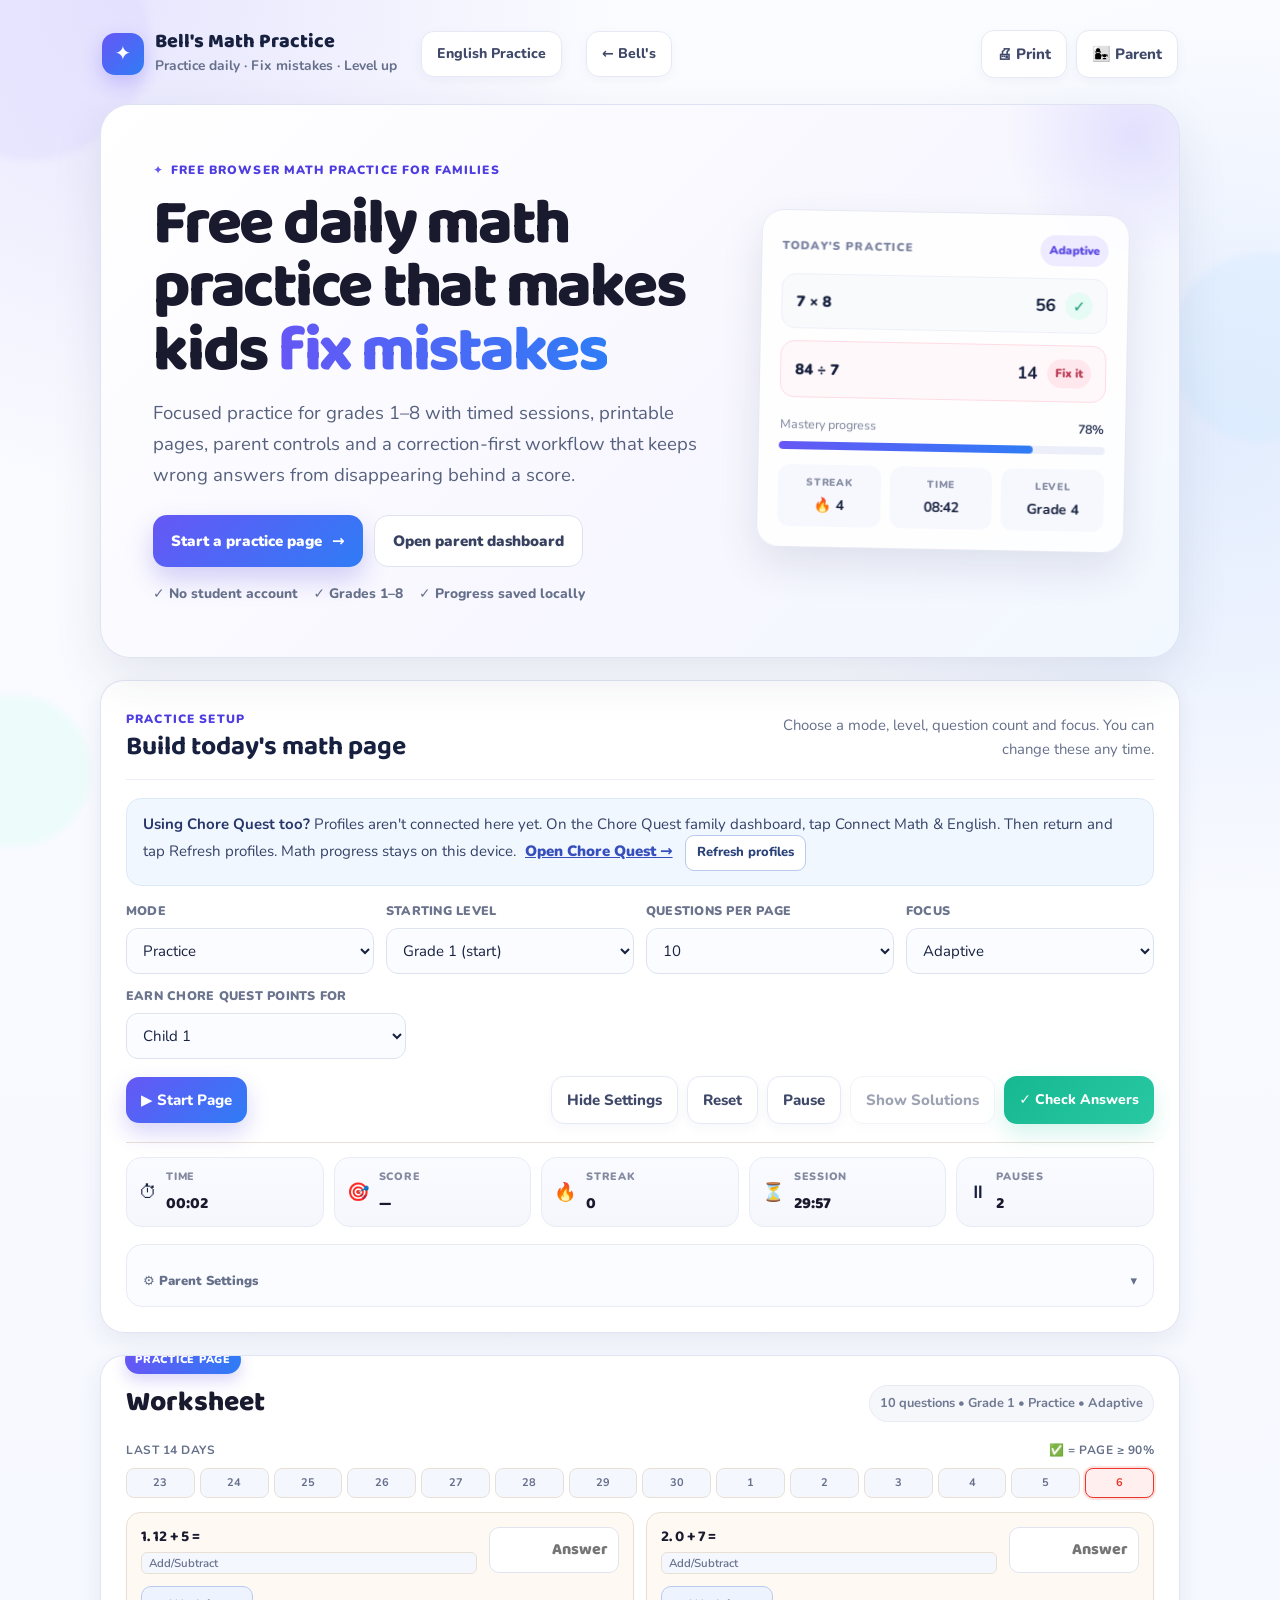
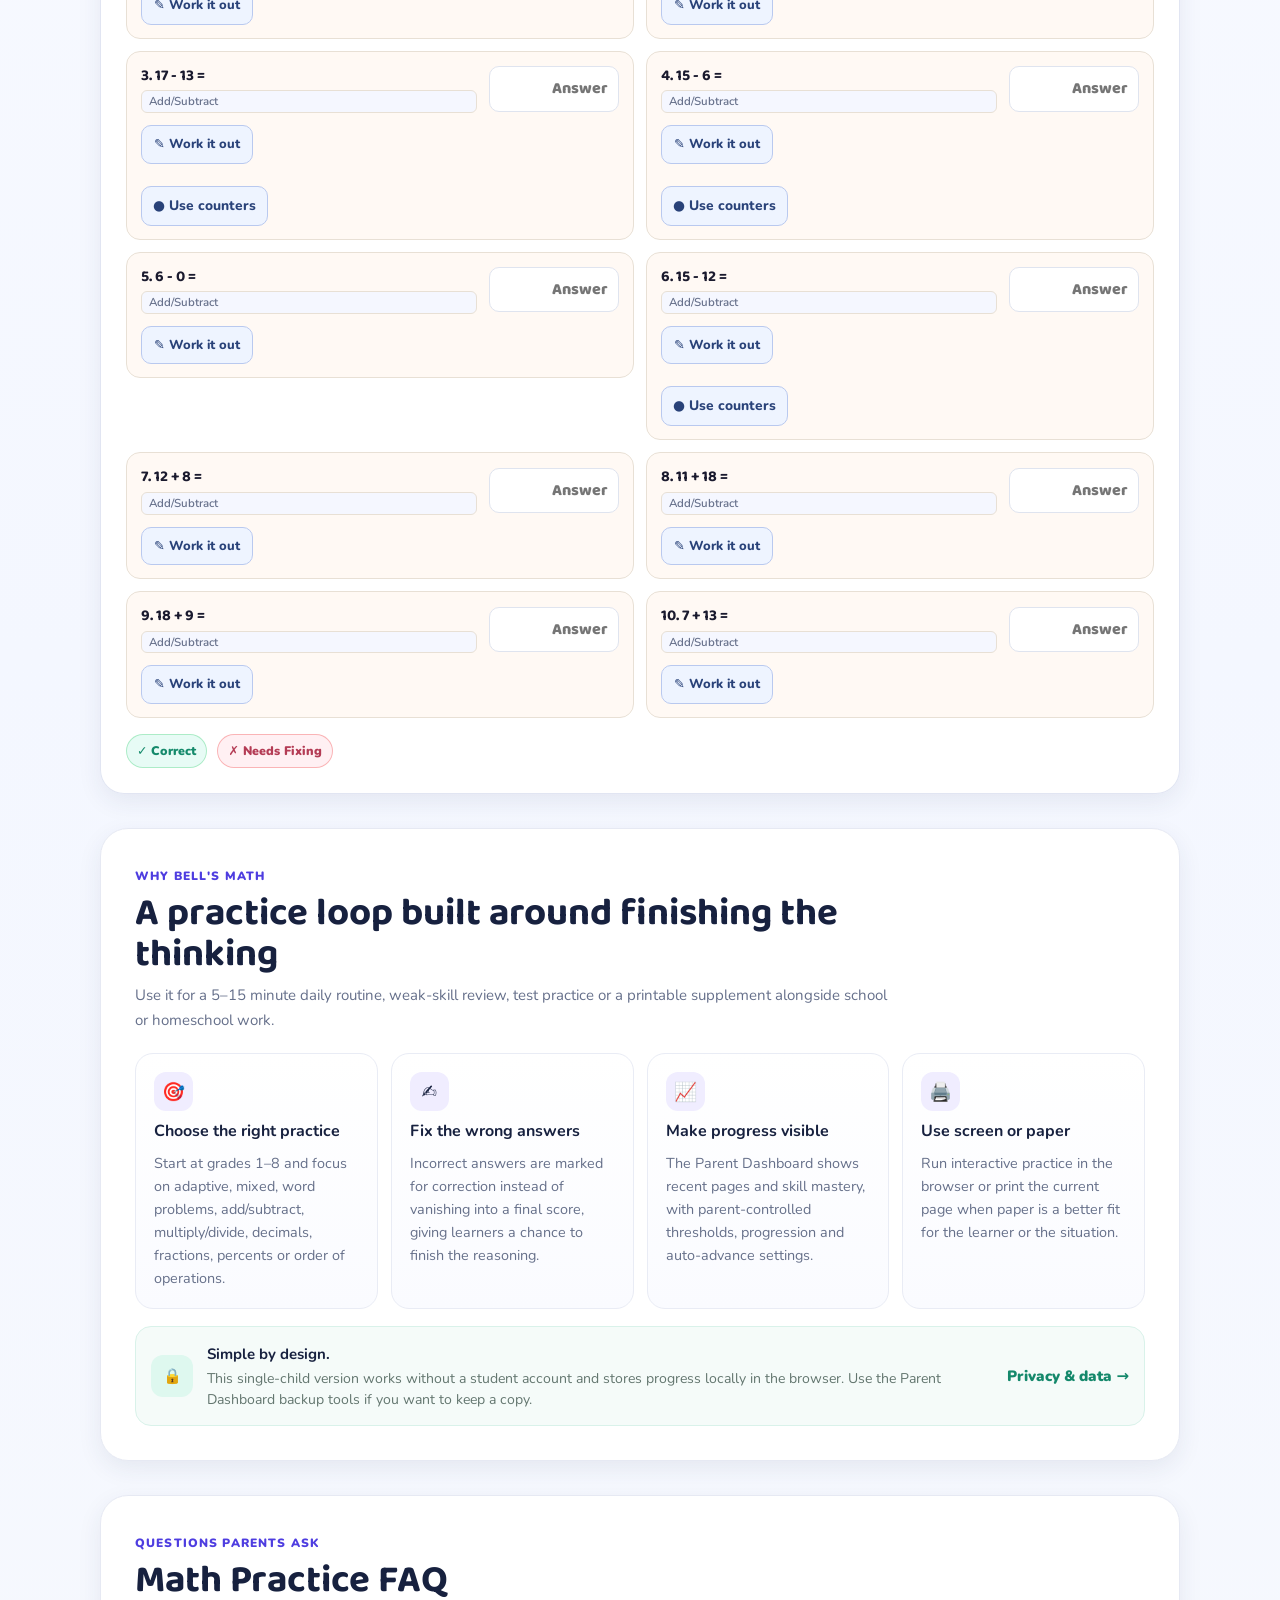
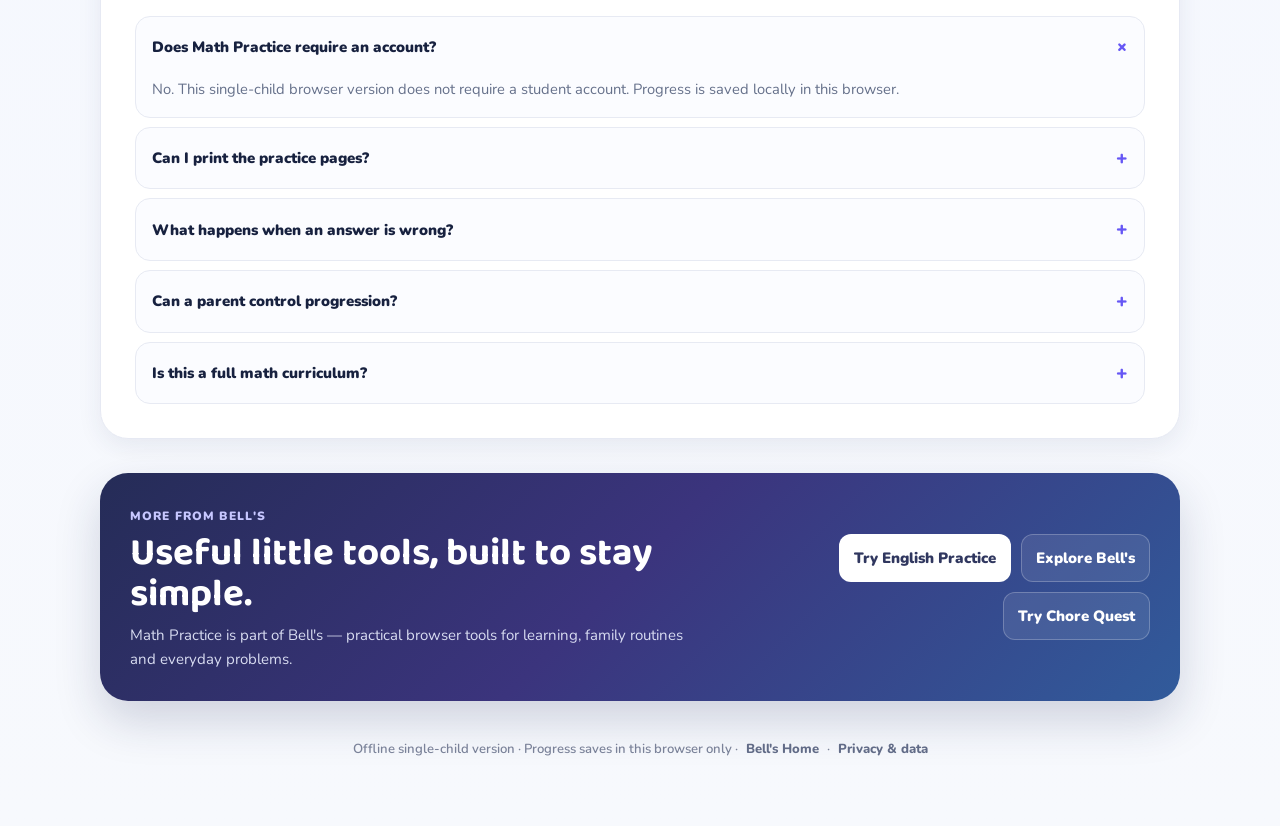
==== commit e7aad305: "Refresh family profiles and offer English next" ====
--- a/index.html
+++ b/index.html
@@ -8,7 +8,7 @@
 <link href="https://fonts.googleapis.com" rel="preconnect"/>
 <link crossorigin="" href="https://fonts.gstatic.com" rel="preconnect"/>
 <link href="https://fonts.googleapis.com/css2?family=Nunito:wght@400;600;700;800;900&amp;family=Baloo+2:wght@600;700;800&amp;display=swap" rel="stylesheet"/>
-<link href="style.css?v=20260927-ipad-pad" rel="stylesheet"/>
+<link href="style.css?v=20260927-learning-handoff" rel="stylesheet"/>
 <meta content="Free browser-based math practice with timed sessions, printable worksheets, mistake correction, mastery tracking and a parent dashboard. Progress saves in this browser." name="description"/><meta content="index,follow,max-image-preview:large,max-snippet:-1,max-video-preview:-1" name="robots"/><meta content="website" property="og:type"/><meta content="Bell's" property="og:site_name"/><meta content="Free Daily Math Practice for Kids | Bell's" property="og:title"/><meta content="Short, focused math practice for kids with timed sessions, printable pages, mistake correction, mastery tracking and a parent dashboard." property="og:description"/><meta content="https://homework.bellstuff.net/" property="og:url"/><meta content="summary" name="twitter:card"/><meta content="Free Daily Math Practice for Kids | Bell's" name="twitter:title"/><meta content="Free browser math practice with mistake correction, printing, mastery tracking and parent controls." name="twitter:description"/><meta content="#6c63ff" name="theme-color"/><link href="https://homework.bellstuff.net/" rel="canonical"/><script type="application/ld+json">{
   "@context": "https://schema.org",
   "@type": "SoftwareApplication",
@@ -112,7 +112,7 @@
 <div><span class="section-kicker">Practice setup</span><h2>Build today's math page</h2></div>
 <p>Choose a mode, level, question count and focus. You can change these any time.</p>
 </div>
-<div class="family-connect" id="familyConnect" role="note"><strong>Using Chore Quest too?</strong> <span id="familyConnectText">Set up your family in Chore Quest first, then connect the children's names there. Math works on its own if you just want a worksheet.</span> <a href="https://chores.bellstuff.net/">Open Chore Quest →</a></div>
+<div class="family-connect" id="familyConnect" role="note"><strong>Using Chore Quest too?</strong> <span id="familyConnectText" aria-live="polite">On the Chore Quest family dashboard, tap Connect Math &amp; English. Then return here and refresh profiles.</span> <a href="https://chores.bellstuff.net/">Open Chore Quest →</a> <button id="refreshFamilyProfiles" type="button">Refresh profiles</button></div>
 <div class="row settings-row" id="settingsRow">
 <label class="field-label">
 <span class="label-text">Mode</span>
@@ -353,6 +353,6 @@
 <div class="more-actions"><a href="/english/">Try English Practice</a><a href="https://bellstuff.net/">Explore Bell's</a><a href="https://chores.bellstuff.net/">Try Chore Quest</a></div>
 </section><footer class="footer">Offline single-child version · Progress saves in this browser only · <a href="https://bellstuff.net/">Bell's Home</a> · <a href="/privacy/">Privacy &amp; data</a></footer>
 </div>
-<script src="english/learning-rewards.js"></script><script src="app.js?v=20260927-ipad-pad"></script>
+<script src="english/learning-rewards.js"></script><script src="app.js?v=20260927-learning-handoff"></script>
 </body>
 </html>
--- a/style.css
+++ b/style.css
@@ -504,6 +504,9 @@
 }
 .q.correct input { border-color: var(--green-bdr); background: #f0fdf4; color: var(--green); }
 .q.wrong input { border-color: var(--wrong-bdr); background: #fff5f5; color: var(--wrong); }
+.family-connect button { margin-left: 8px; padding: 7px 11px; border: 1px solid #b9c9ef; border-radius: 9px; background: white; color: #294279; font: inherit; font-size: 13px; font-weight: 800; cursor: pointer; }
+.english-next { margin-top: 12px; display: flex; align-items: center; flex-wrap: wrap; gap: 10px; }
+.english-next a { display: inline-block; border-radius: 9px; background: #3659b4; color: white; padding: 9px 13px; font-weight: 800; text-decoration: none; }
 
 /* On-page number pad keeps the floating iPad keyboard out of math answers. */
 .answer-pad,.answer-pad-restore { flex: 0 0 100%; min-width: 0; }
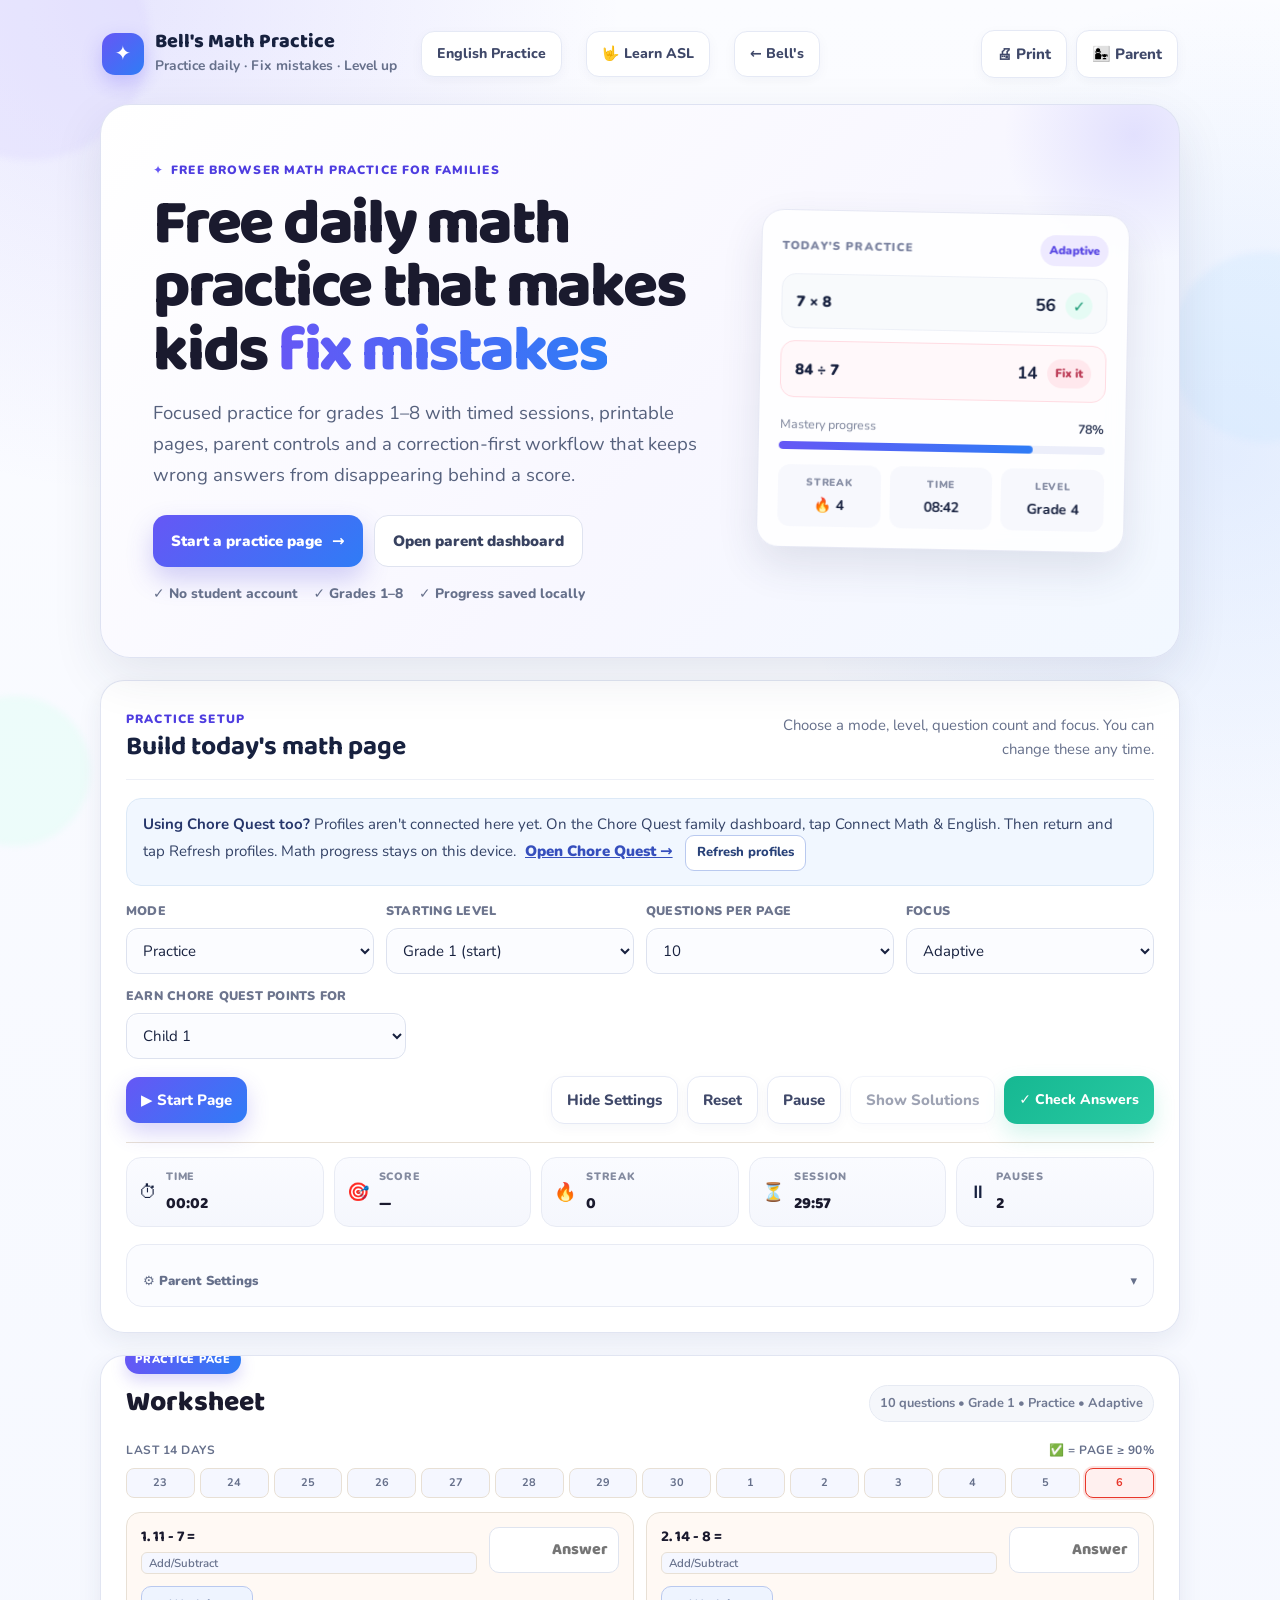
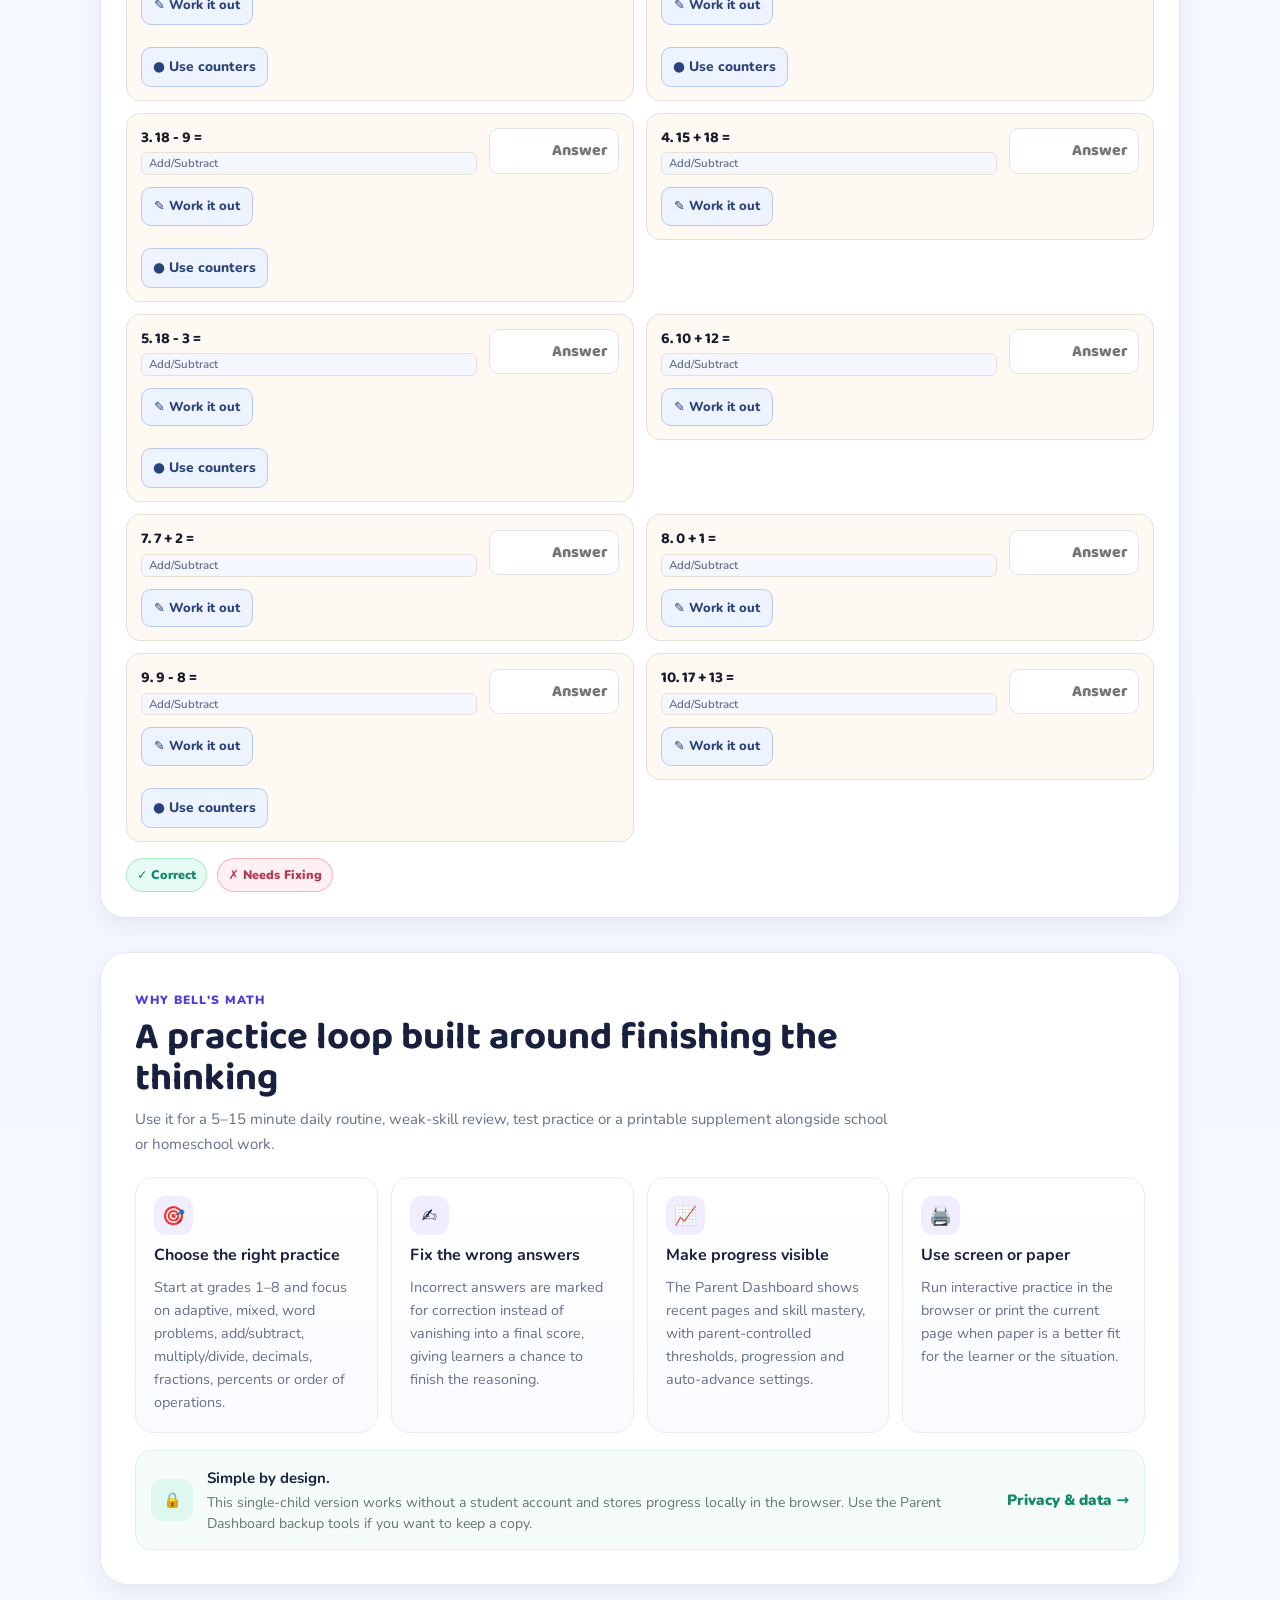
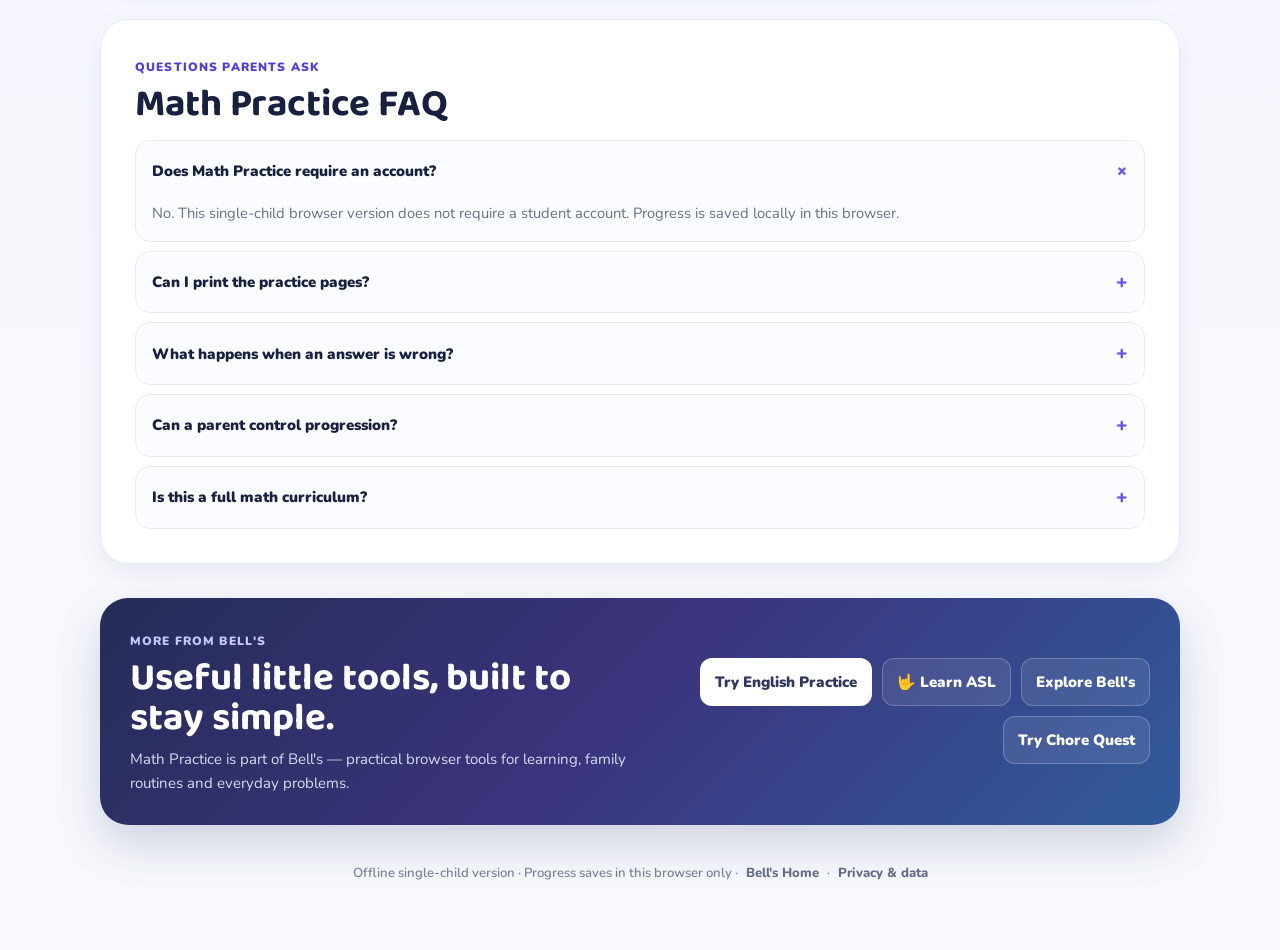
==== commit 95544da7: "Add ASL link to homework home page" ====
--- a/index.html
+++ b/index.html
@@ -70,7 +70,7 @@
 <p class="sub">Practice daily · Fix mistakes · Level up</p>
 </div>
 </div>
-<a class="btn-ghost" href="/english/" style="text-decoration:none; margin-left:12px;">English Practice</a><a class="btn-ghost" href="https://bellstuff.net/" style="text-decoration:none; margin-left:12px;">← Bell's</a></div>
+<a class="btn-ghost" href="/english/" style="text-decoration:none; margin-left:12px;">English Practice</a><a class="btn-ghost" href="/asl/" style="text-decoration:none; margin-left:12px;">🤟 Learn ASL</a><a class="btn-ghost" href="https://bellstuff.net/" style="text-decoration:none; margin-left:12px;">← Bell's</a></div>
 <div class="topRight">
 <button class="btn-ghost" id="printBtn">🖨 Print</button>
 <button class="btn-ghost" id="dashboardBtn">👩‍👧 Parent</button>
@@ -350,7 +350,7 @@
 </div>
 </section><section aria-labelledby="more-tools-title" class="more-tools-panel" id="more-tools">
 <div><span class="section-kicker light">More from Bell's</span><h2 id="more-tools-title">Useful little tools, built to stay simple.</h2><p>Math Practice is part of Bell's — practical browser tools for learning, family routines and everyday problems.</p></div>
-<div class="more-actions"><a href="/english/">Try English Practice</a><a href="https://bellstuff.net/">Explore Bell's</a><a href="https://chores.bellstuff.net/">Try Chore Quest</a></div>
+<div class="more-actions"><a href="/english/">Try English Practice</a><a href="/asl/">🤟 Learn ASL</a><a href="https://bellstuff.net/">Explore Bell's</a><a href="https://chores.bellstuff.net/">Try Chore Quest</a></div>
 </section><footer class="footer">Offline single-child version · Progress saves in this browser only · <a href="https://bellstuff.net/">Bell's Home</a> · <a href="/privacy/">Privacy &amp; data</a></footer>
 </div>
 <script src="english/learning-rewards.js"></script><script src="app.js?v=20260927-learning-handoff"></script>
